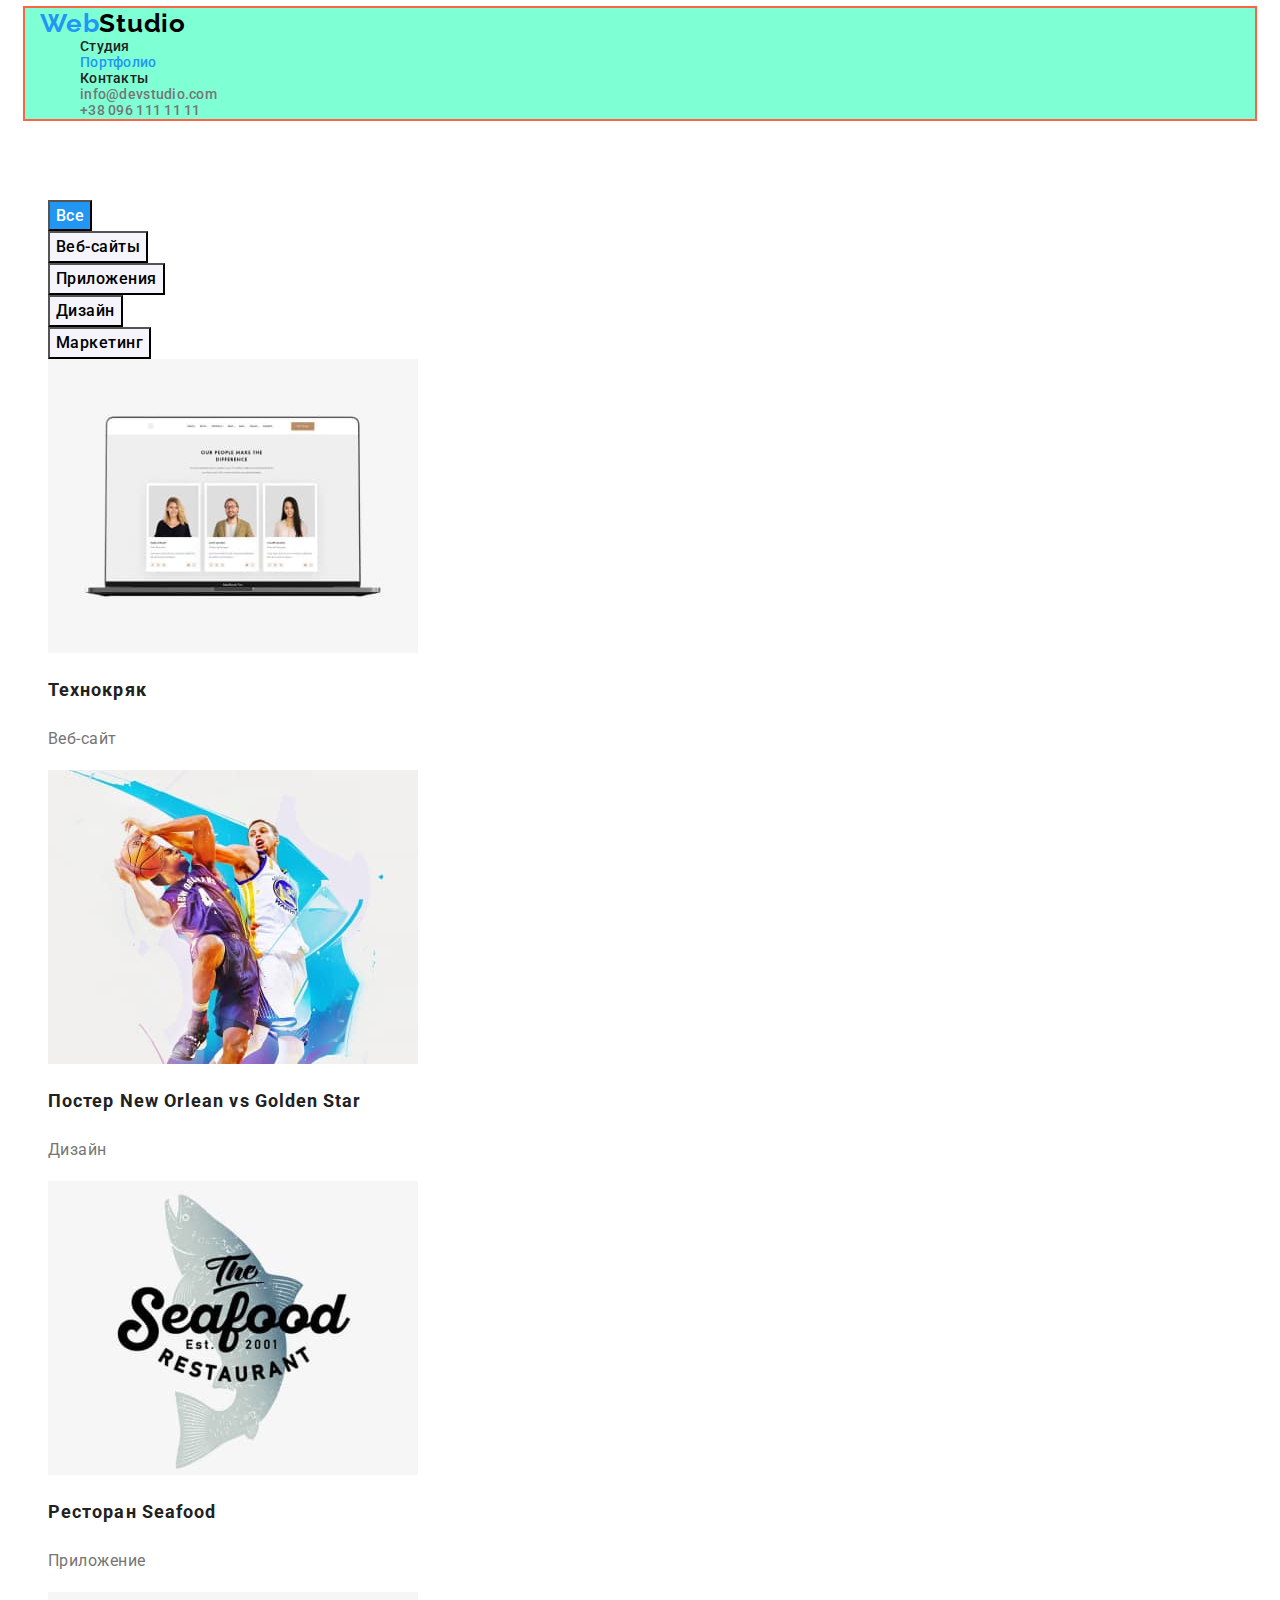
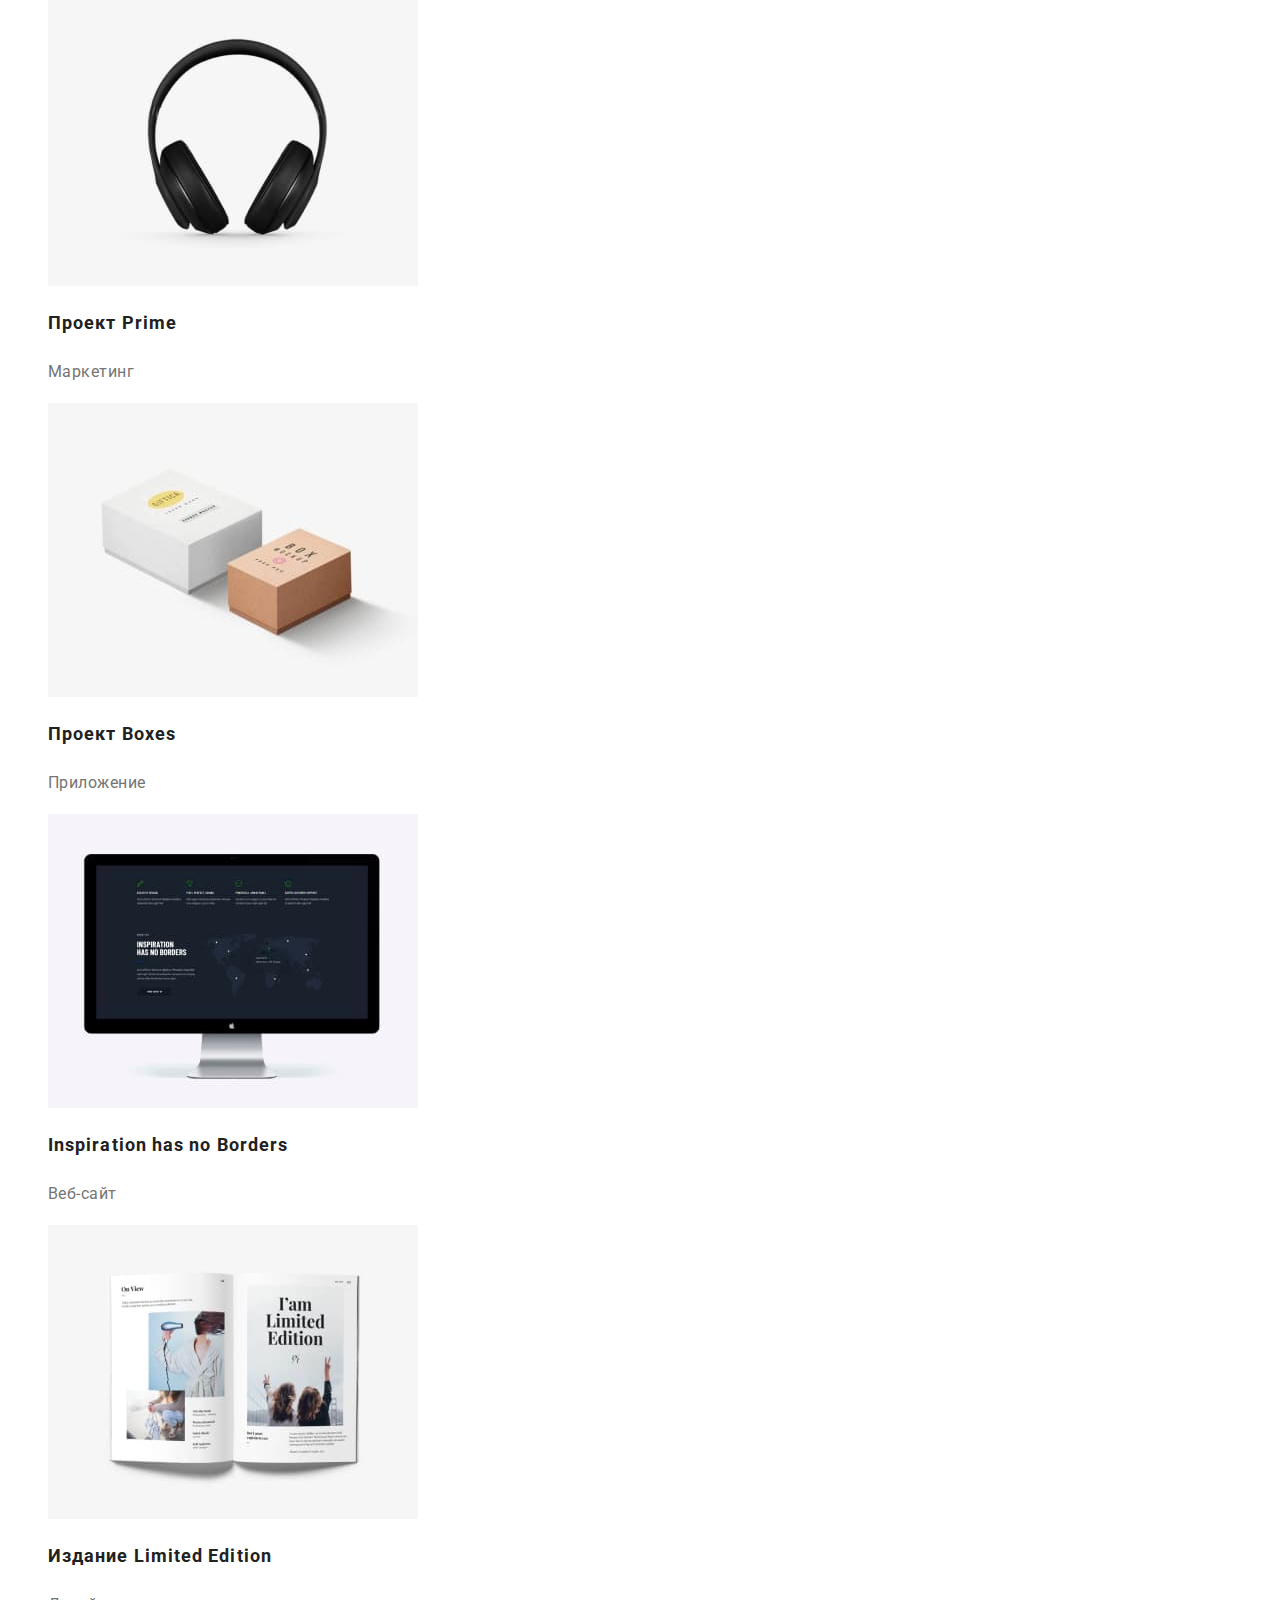
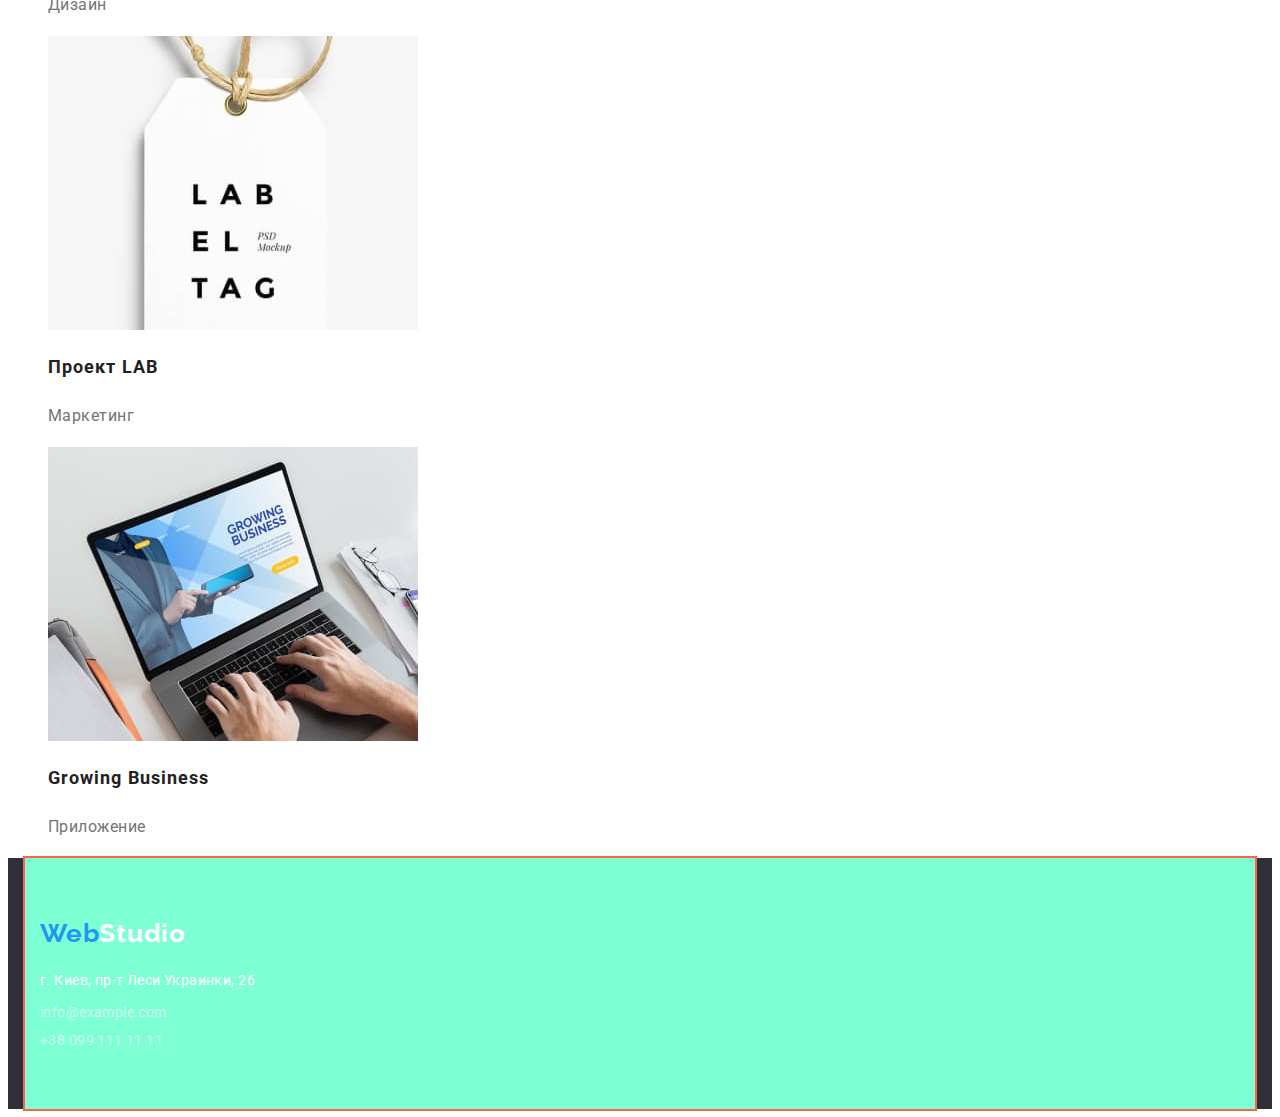
==== portfolio.html @ a4f476d4 "Update portfolio" ====
<!DOCTYPE html>
<html lang="ru">
  <head>
    <meta charset="UTF-8" />
    <meta http-equiv="X-UA-Compatible" content="IE=edge" />
    <meta name="viewport" content="width=device-width, initial-scale=1.0" />
    <title>Document</title>
    <link rel="preconnect" href="https://fonts.googleapis.com" />
    <link rel="preconnect" href="https://fonts.gstatic.com" crossorigin />
    <link
      href="https://fonts.googleapis.com/css2?family=Raleway:wght@700&family=Roboto:wght@400;500;700;900&display=swap"
      rel="stylesheet"
    />
    <link
      rel="stylesheet"
      href="https://cdnjs.cloudflare.com/ajax/libs/modern-normalize/1.1.0/modern-normalize.min.css"
      integrity="sha512-wpPYUAdjBVSE4KJnH1VR1HeZfpl1ub8YT/NKx4PuQ5NmX2tKuGu6U/JRp5y+Y8XG2tV+wKQpNHVUX03MfMFn9Q=="
      crossorigin="anonymous"
      referrerpolicy="no-referrer"
    />
    <link rel="stylesheet" href="./css/styles.css" />
  </head>
  <body>
    <!-- ################# HEADER ############## -->
    <header class="header container">
      <nav>
        <a class="link link-logo" href="./index.html" lang="en"
          ><span class="accent">Web</span>Studio</a
        >
        <ul class="list header-list">
          <li><a class="link menu-link" href="./index.html">Студия</a></li>
          <li><a class="link menu-link portfolio" href="">Портфолио</a></li>
          <li><a class="link menu-link" href="">Контакты</a></li>
        </ul>
      </nav>
      <ul class="list header-list">
        <li>
          <a class="link contact-link" href="mailto:info@devstudio.com">info@devstudio.com</a>
        </li>
        <li><a class="link contact-link" href="tel:+380961111111">+38 096 111 11 11</a></li>
      </ul>
    </header>
    <main>
      <!-- ################# PORTFOLIO ############## -->
      <section>
        <h1 class="hidden">Скрытый заголовок</h1>
        <ul class="list">
          <li><button class="portfolio-btn portfolio-btn-all" type="button">Все</button></li>
          <li><button class="portfolio-btn" type="button">Веб-сайты</button></li>
          <li><button class="portfolio-btn" type="button">Приложения</button></li>
          <li><button class="portfolio-btn" type="button">Дизайн</button></li>
          <li><button class="portfolio-btn" type="button">Маркетинг</button></li>
        </ul>
        <ul class="list">
          <li class="portfolio-card">
            <img src="./images/portfolio/laptop.jpg" alt="laptop" width="370" height="294" />
            <h2 class="portfolio-title">Технокряк</h2>
            <p class="portfolio-item">Веб-сайт</p>
          </li>
          <li class="portfolio-card">
            <img
              src="./images/portfolio/basketball-player.jpg"
              alt="basketball-player"
              width="370"
              height="294"
            />
            <h2 class="portfolio-title" lang="en">Постер New Orlean vs Golden Star</h2>
            <p class="portfolio-item">Дизайн</p>
          </li>
          <li class="portfolio-card">
            <img src="./images/portfolio/seafood.jpg" alt="seafood" width="370" height="294" />
            <h2 class="portfolio-title" lang="en">Ресторан Seafood</h2>
            <p class="portfolio-item">Приложение</p>
          </li>
          <li class="portfolio-card">
            <img
              src="./images/portfolio/headphones.jpg"
              alt="headphones"
              width="370"
              height="294"
            />
            <h2 class="portfolio-title" lang="en">Проект Prime</h2>
            <p class="portfolio-item">Маркетинг</p>
          </li>
          <li class="portfolio-card">
            <img src="./images/portfolio/bricks.jpg" alt="bricks" width="370" height="294" />
            <h2 class="portfolio-title" lang="en">Проект Boxes</h2>
            <p class="portfolio-item">Приложение</p>
          </li>
          <li class="portfolio-card">
            <img src="./images/portfolio/imac.jpg" alt="imac" width="370" height="294" />
            <h2 class="portfolio-title" lang="en">Inspiration has no Borders</h2>
            <p class="portfolio-item">Веб-сайт</p>
          </li>
          <li class="portfolio-card">
            <img src="./images/portfolio/book.jpg" alt="book" width="370" height="294" />
            <h2 class="portfolio-title" lang="en">Издание Limited Edition</h2>
            <p class="portfolio-item">Дизайн</p>
          </li>
          <li class="portfolio-card">
            <img
              src="./images/portfolio/project-lab.jpg"
              alt="project-lab"
              width="370"
              height="294"
            />
            <h2 class="portfolio-title" lang="en">Проект LAB</h2>
            <p class="portfolio-item">Маркетинг</p>
          </li>
          <li class="portfolio-card">
            <img
              src="./images/portfolio/hands-on-laptop.jpg"
              alt="hands-on-laptop"
              width="370"
              height="294"
            />
            <h2 class="portfolio-title" lang="en">Growing Business</h2>
            <p class="portfolio-item">Приложение</p>
          </li>
        </ul>
      </section>
    </main>
    <!-- ############## FOOTER ############### -->
    <footer class="footer">
      <div class="container">
        <a class="link link-logo-footer" href="./index.html" lang="en"
          ><span class="accent">Web</span>Studio</a
        >
        <address class="address">
          <ul class="list">
            <li class="margin">
              <a
                class="link address-link"
                href="https://goo.gl/maps/CviUbPJFQTQComtV8"
                target="_blank"
                >г. Киев, пр-т Леси Украинки, 26</a
              >
            </li>
            <li class="margin">
              <a class="link contacts-link" href="mailto:info@example.com">info@example.com</a>
            </li>
            <li><a class="link contacts-link" href="tel:+380991111111">+38 099 111 11 11</a></li>
          </ul>
        </address>
      </div>
    </footer>
  </body>
</html>
---- css/styles.css ----
.list {
  list-style: none;

  margin-top: 0;
  margin-bottom: 0;
}
.link {
  text-decoration: none;
}
.address {
  font-style: normal;
}
.container {
  width: 1200px;
  padding-left: 15px;
  padding-right: 15px;
  margin-left: auto;
  margin-right: auto;
  outline: 2px solid tomato;
  background-color: aquamarine;
}
:root {
  --main-font: 'Roboto', sans-serif;
  --main-color: #212121;
  --secondary-color: #757575;
  --logo-color: #000000;
  --accent-color: #2196f3;
  --hero-background-color: #2f303a;
  --btn-text-color: #ffffff;
  --team-background-color: #f5f4fa;
  --portfolio-btn-back-color: #f5f4fa;
  --contacts-link-color: rgba(255, 255, 255, 0.6);
}
body {
  font-family: var(--main-font);
  color: var(--main-color);
}
/*########## HEADER ############*/
.header {
  font-weight: 500;
  font-size: 14px;
  line-height: 1.14;
  letter-spacing: 0.02em;
}
.header-list {
  margin-top: 0;
  margin-bottom: 0;
}
.link-logo {
  font-family: 'Raleway', sans-serif;
  font-weight: 700;
  font-size: 26px;
  line-height: 1.19;
  letter-spacing: 0.03em;
  color: var(--logo-color);
}
.accent {
  color: var(--accent-color);
}
.menu-link {
  color: var(--main-color);
}
.contact-link {
  color: var(--secondary-color);
}
.menu-link:hover,
.menu-link:focus {
  color: var(--accent-color);
}
.contact-link:hover,
.contact-link:focus {
  color: var(--accent-color);
}
.studio {
  color: var(--accent-color);
}
.portfolio {
  color: var(--accent-color);
}

/*########## MAIN ############*/
/*########## HERO ############*/
.hero {
  background-color: var(--hero-background-color);
  text-align: center;
}
.hero-title {
  font-weight: 900;
  font-size: 44px;
  line-height: 1.36;
  letter-spacing: 0.06em;
  text-transform: uppercase;
  color: var(--btn-text-color);

  margin-top: 0;
  margin-bottom: 30px;
}
.modal-btn {
  font-family: var(--main-font);
  font-weight: 700;
  font-size: 16px;
  line-height: 1.88;
  display: flex;
  align-items: center;
  letter-spacing: 0.06em;
  color: var(--btn-text-color);
  background-color: var(--accent-color);
  cursor: pointer;
  box-shadow: 0px 4px 4px rgba(0, 0, 0, 0.15);
  border-radius: 4px;

  display: inline-block;
  padding: 10px 32px;
}
.container-hero {
  padding-top: 200px;
  padding-bottom: 200px;
}
/*########## ABOUT US ############*/
.about .container {
  padding-top: 94px;
  padding-bottom: 94px;
}
.about-us {
  margin-top: 0;
  margin-bottom: 0;
}
.about-us-title {
  font-weight: 700;
  font-size: 14px;
  line-height: 1.14;
  letter-spacing: 0.03em;
  text-transform: uppercase;

  margin-top: 0;
  margin-bottom: 0;
  margin-bottom: 10px;
}
.about-us-item {
  font-size: 14px;
  line-height: 1.71;
  letter-spacing: 0.03em;
  color: var(--secondary-color);

  margin-top: 0;
  margin-bottom: 0;
}
/*########## OUR WORK ############*/
.works .container {
  padding-bottom: 94px;
}
.title {
  font-weight: 700;
  font-size: 36px;
  line-height: 1.17;
  text-align: center;
  letter-spacing: 0.03em;

  margin-top: 0;
  margin-bottom: 0;
}
/*########## OUR TEAM ############*/
.card {
  width: 270px;
  height: 368px;
  left: 215px;
  top: 1635px;

  background: var(--btn-text-color);
  box-shadow: 0px 1px 3px rgba(0, 0, 0, 0.12), 0px 1px 1px rgba(0, 0, 0, 0.14),
    0px 2px 1px rgba(0, 0, 0, 0.2);
  border-radius: 0px 0px 4px 4px;
}
.our-team {
  background-color: var(--team-background-color);
}
.our-team .container {
  padding-top: 94px;
  padding-bottom: 94px;
}
.title-team {
  margin-bottom: 50px;
}
.team-img {
  margin-bottom: 30px;
}
.team-name {
  font-weight: 500;
  font-size: 16px;
  line-height: 1.19;
  text-align: center;
  letter-spacing: 0.03em;

  margin-top: 0;
  margin-bottom: 10;
}
.team-prof {
  font-size: 16px;
  line-height: 1.19;
  text-align: center;
  letter-spacing: 0.03em;
  color: var(--secondary-color);

  margin-top: 0;
  margin-bottom: 30;
}
/*########## FOOTER ############*/
.footer {
  background-color: var(--hero-background-color);
}
.footer .container {
  padding-top: 60px;
  padding-bottom: 60px;
}
.link-logo-footer {
  font-family: 'Raleway', sans-serif;
  font-weight: 700;
  font-size: 26px;
  line-height: 1.19;
  letter-spacing: 0.03em;
  color: var(--btn-text-color);
}
.address-link {
  font-size: 14px;
  line-height: 1.71;
  letter-spacing: 0.03em;
  color: var(--btn-text-color);
}
.address {
  margin-top: 20px;
}
.address .list {
  padding-left: 0;
}
.margin {
  margin-bottom: 9px;
}
.contacts-link {
  font-size: 14px;
  line-height: 1.71px;
  letter-spacing: 0.03em;
  color: var(--contacts-link-color);
}
.address-link:hover,
.address-link:focus {
  color: var(--accent-color);
}
.contacts-link:hover,
.contacts-link:focus {
  color: var(--accent-color);
}

/*########## PORTFOLIO (PAGE) ############*/
.hidden {
  visibility: hidden;
}
.portfolio-btn {
  font-family: var(--main-font);
  font-weight: 500;
  font-size: 16px;
  line-height: 1.62;
  text-align: center;
  letter-spacing: 0.03em;
  background-color: var(--portfolio-btn-back-color);
  cursor: pointer;
}

.portfolio-btn:hover,
.portfolio-btn:focus {
  color: var(--btn-text-color);
  background-color: var(--accent-color);
}

.portfolio-btn-all {
  color: #ffffff;
  background-color: var(--accent-color);
}
.portfolio-title {
  font-weight: 700;
  font-size: 18px;
  line-height: 2;
  letter-spacing: 0.06em;
}
.portfolio-item {
  font-size: 16px;
  line-height: 1.88;
  letter-spacing: 0.03em;
  color: var(--secondary-color);
}
.portfolio-card {
  background-color: var(--btn-text-color);
}
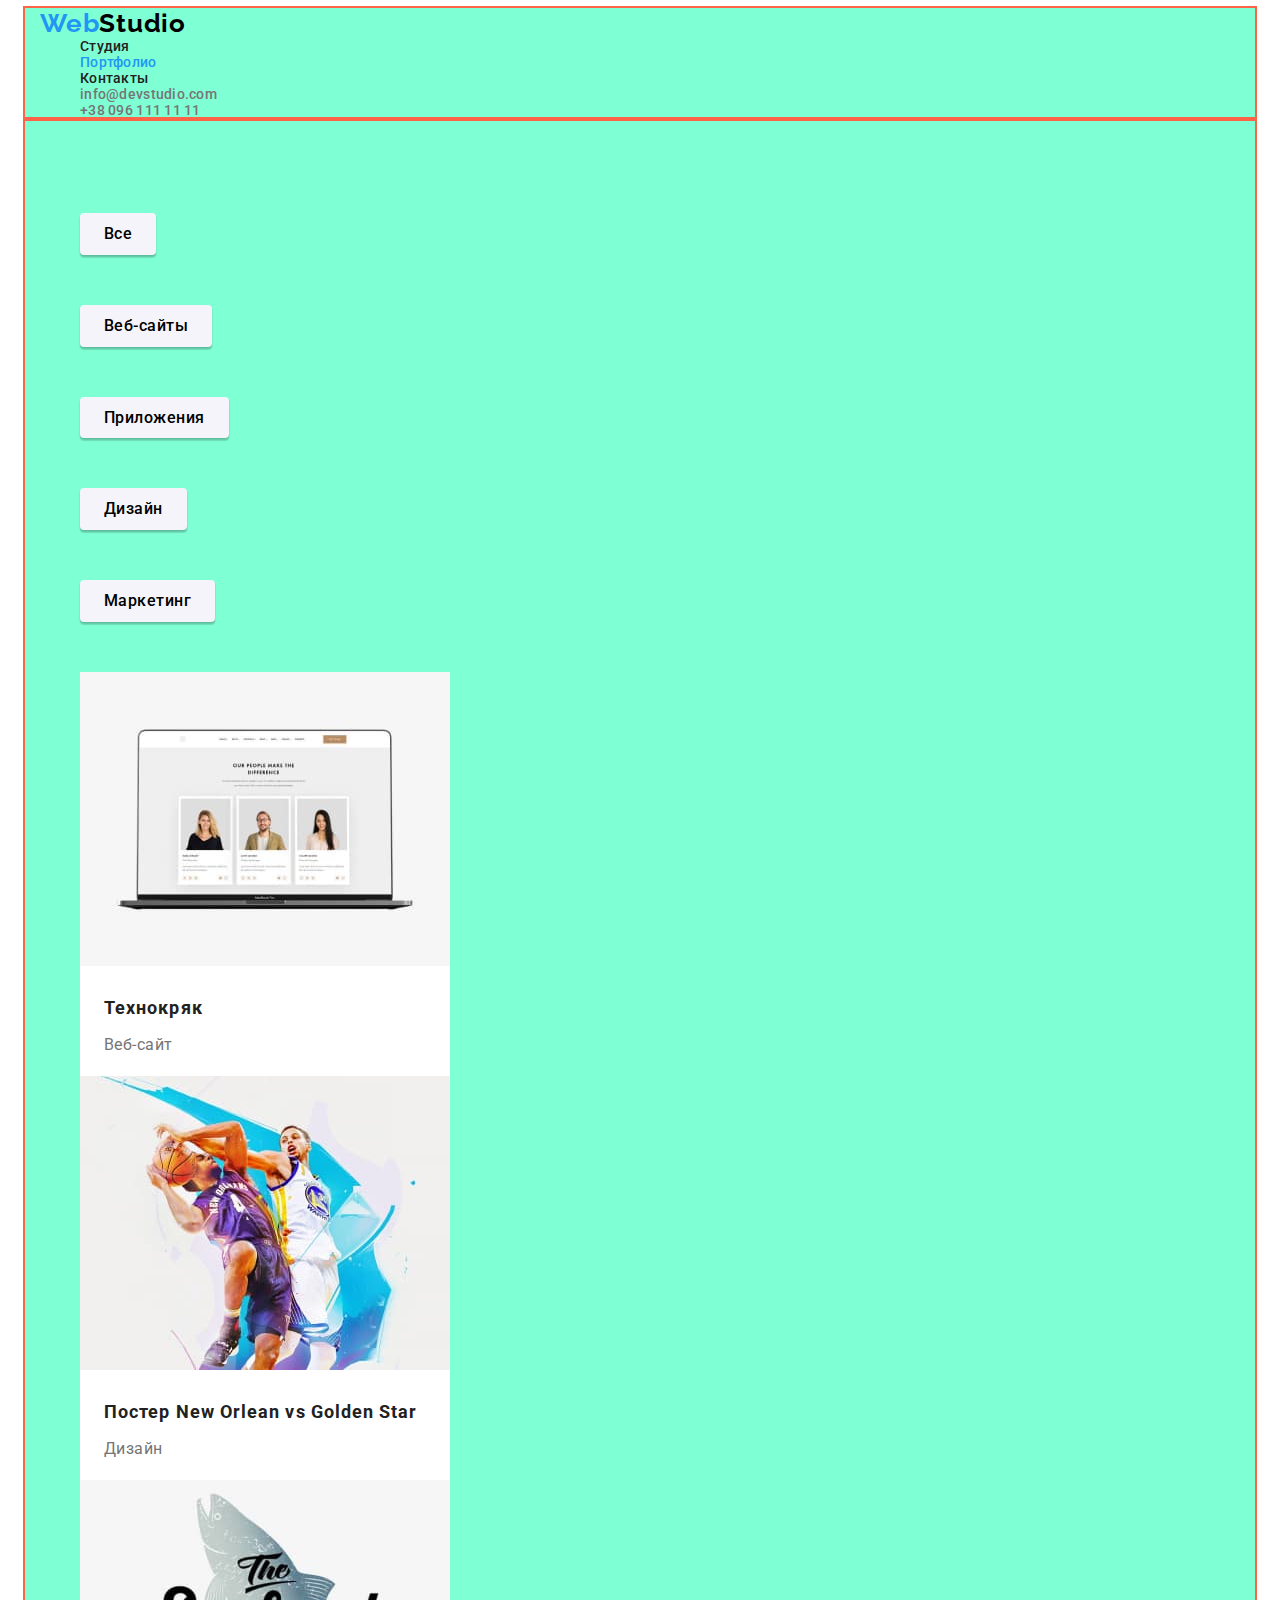
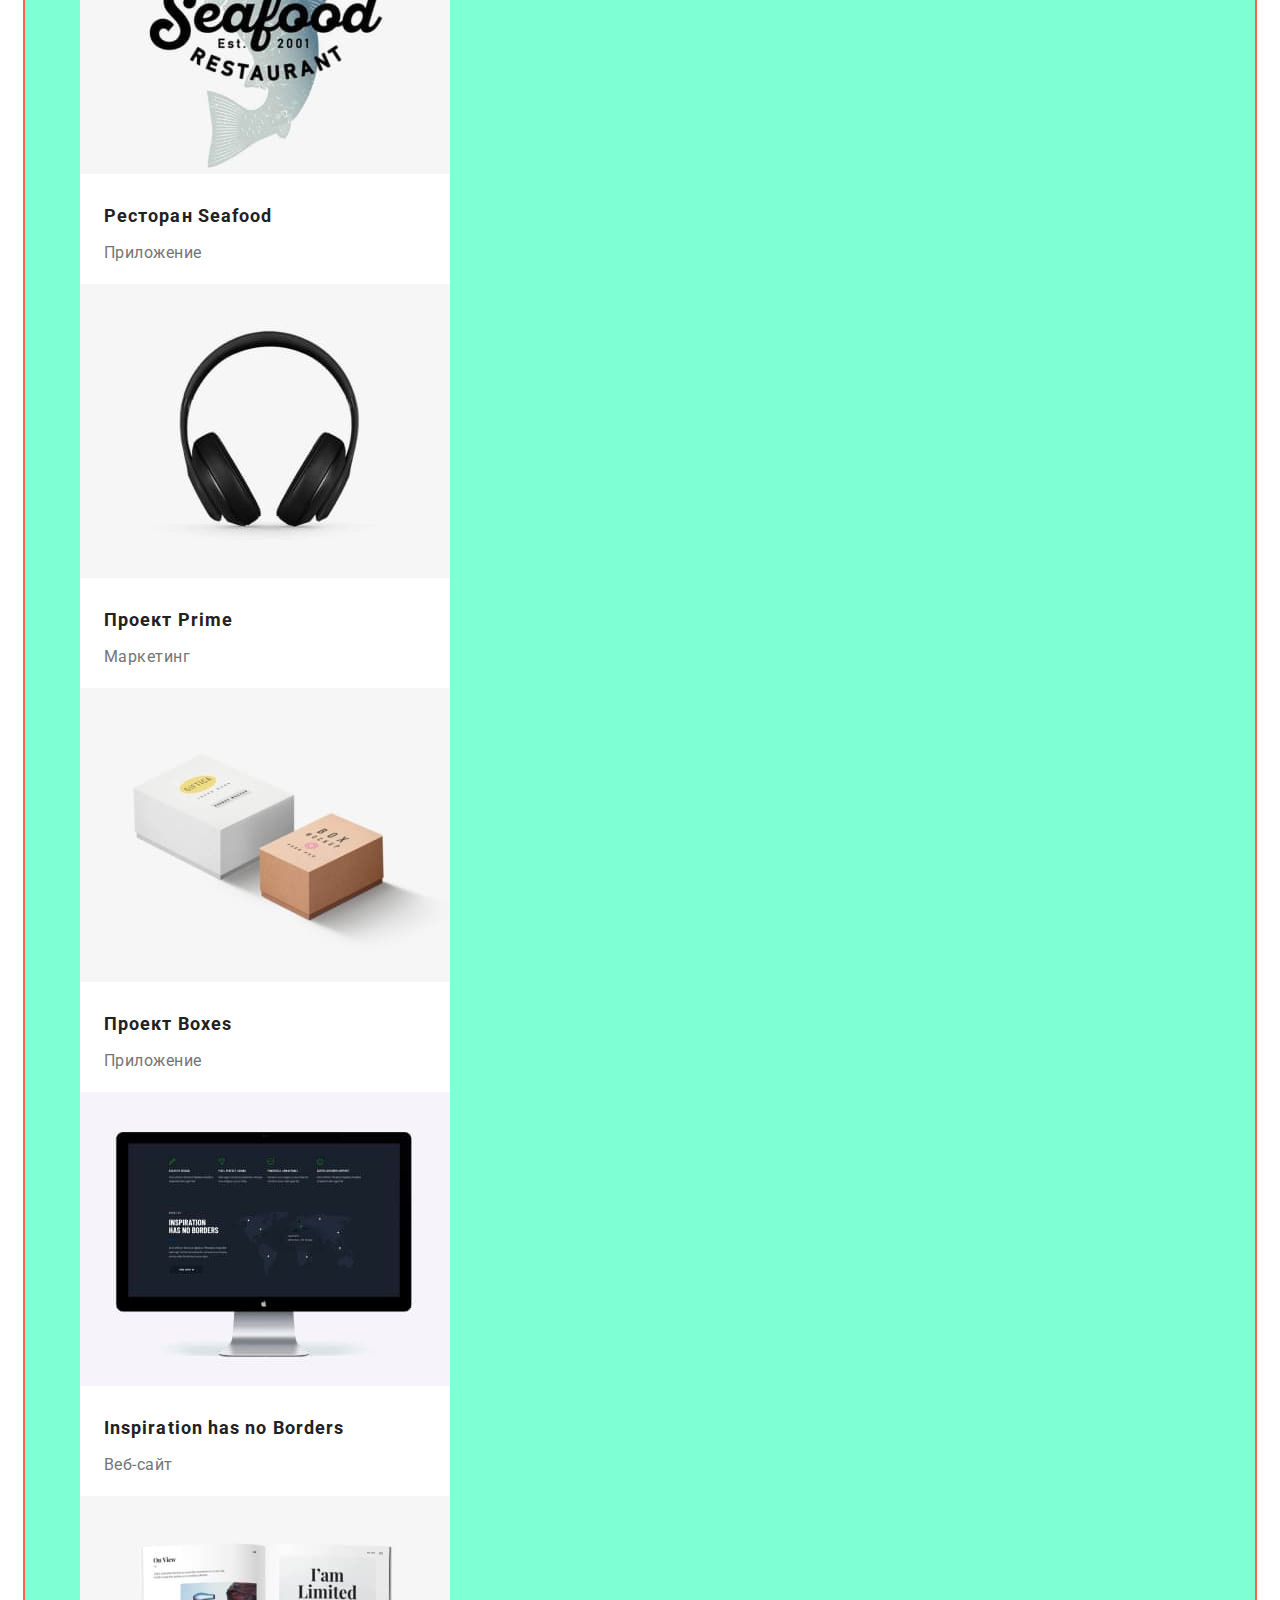
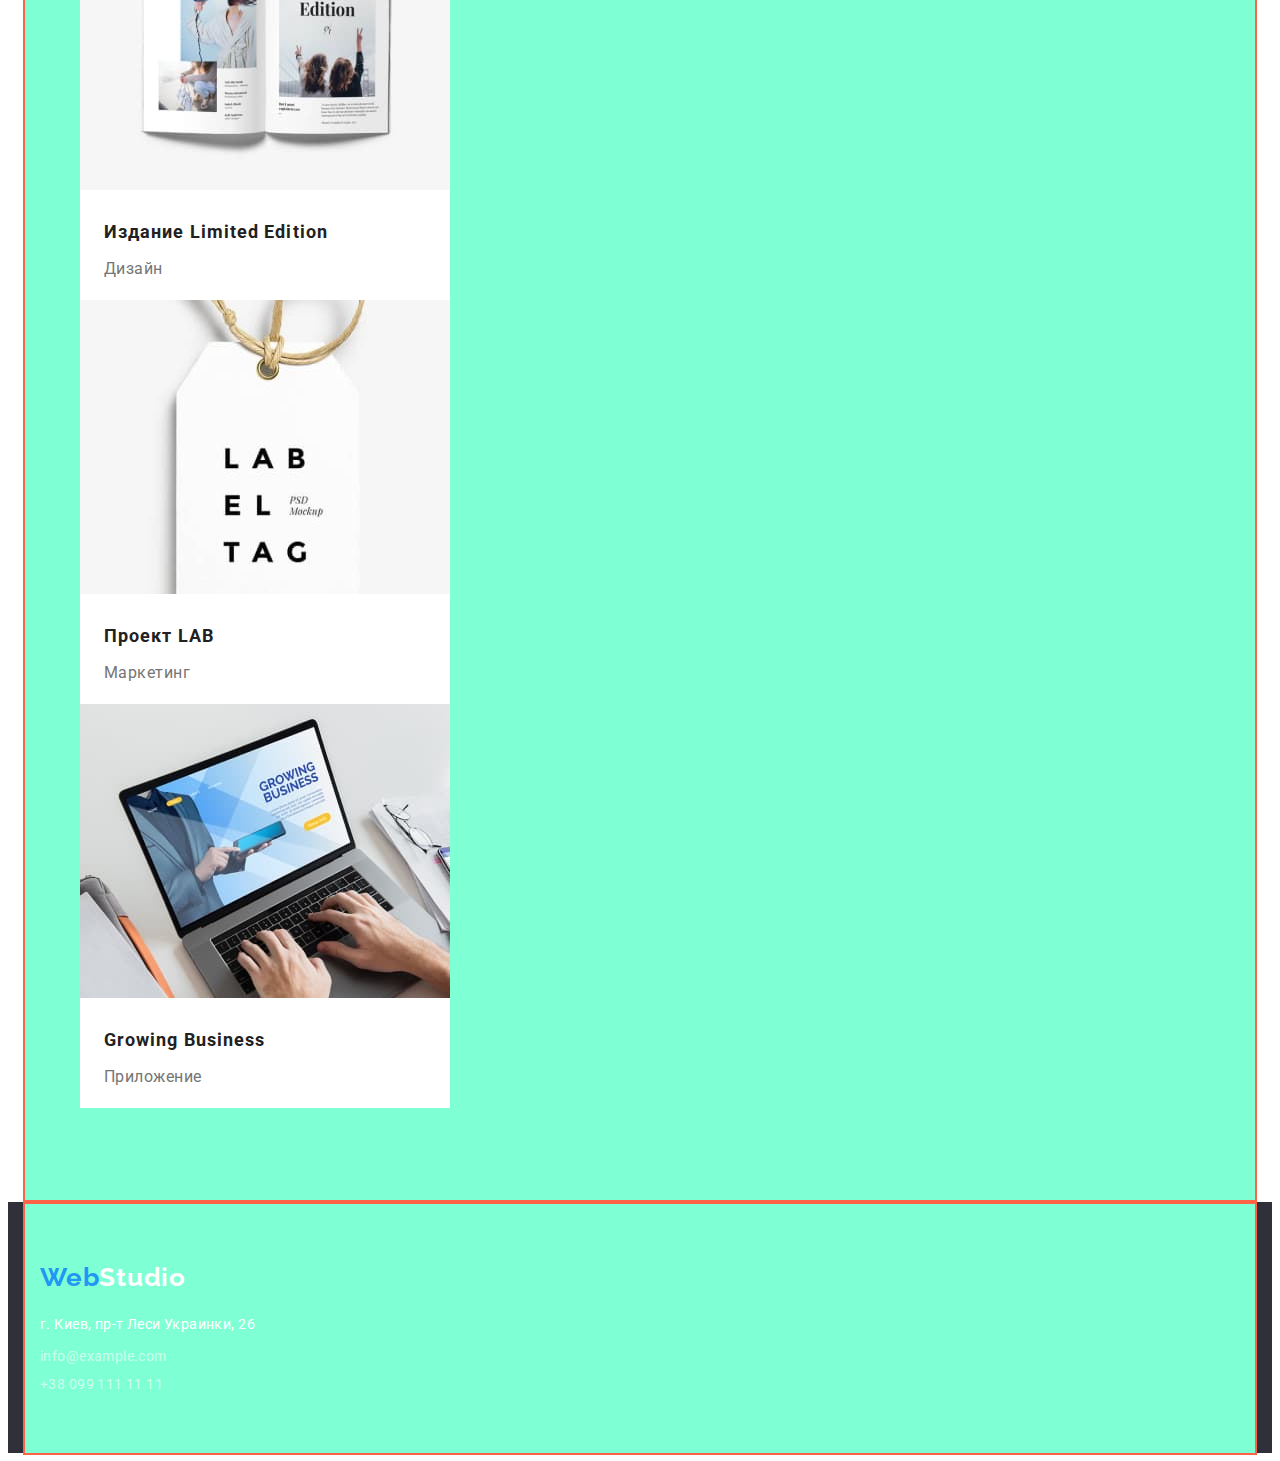
==== commit 19b7f065: "Update all" ====
--- a/portfolio.html
+++ b/portfolio.html
@@ -42,82 +42,118 @@
     </header>
     <main>
       <!-- ################# PORTFOLIO ############## -->
-      <section>
-        <h1 class="hidden">Скрытый заголовок</h1>
-        <ul class="list">
-          <li><button class="portfolio-btn portfolio-btn-all" type="button">Все</button></li>
-          <li><button class="portfolio-btn" type="button">Веб-сайты</button></li>
-          <li><button class="portfolio-btn" type="button">Приложения</button></li>
-          <li><button class="portfolio-btn" type="button">Дизайн</button></li>
-          <li><button class="portfolio-btn" type="button">Маркетинг</button></li>
-        </ul>
-        <ul class="list">
-          <li class="portfolio-card">
-            <img src="./images/portfolio/laptop.jpg" alt="laptop" width="370" height="294" />
-            <h2 class="portfolio-title">Технокряк</h2>
-            <p class="portfolio-item">Веб-сайт</p>
-          </li>
-          <li class="portfolio-card">
-            <img
-              src="./images/portfolio/basketball-player.jpg"
-              alt="basketball-player"
-              width="370"
-              height="294"
-            />
-            <h2 class="portfolio-title" lang="en">Постер New Orlean vs Golden Star</h2>
-            <p class="portfolio-item">Дизайн</p>
-          </li>
-          <li class="portfolio-card">
-            <img src="./images/portfolio/seafood.jpg" alt="seafood" width="370" height="294" />
-            <h2 class="portfolio-title" lang="en">Ресторан Seafood</h2>
-            <p class="portfolio-item">Приложение</p>
-          </li>
-          <li class="portfolio-card">
-            <img
-              src="./images/portfolio/headphones.jpg"
-              alt="headphones"
-              width="370"
-              height="294"
-            />
-            <h2 class="portfolio-title" lang="en">Проект Prime</h2>
-            <p class="portfolio-item">Маркетинг</p>
-          </li>
-          <li class="portfolio-card">
-            <img src="./images/portfolio/bricks.jpg" alt="bricks" width="370" height="294" />
-            <h2 class="portfolio-title" lang="en">Проект Boxes</h2>
-            <p class="portfolio-item">Приложение</p>
-          </li>
-          <li class="portfolio-card">
-            <img src="./images/portfolio/imac.jpg" alt="imac" width="370" height="294" />
-            <h2 class="portfolio-title" lang="en">Inspiration has no Borders</h2>
-            <p class="portfolio-item">Веб-сайт</p>
-          </li>
-          <li class="portfolio-card">
-            <img src="./images/portfolio/book.jpg" alt="book" width="370" height="294" />
-            <h2 class="portfolio-title" lang="en">Издание Limited Edition</h2>
-            <p class="portfolio-item">Дизайн</p>
-          </li>
-          <li class="portfolio-card">
-            <img
-              src="./images/portfolio/project-lab.jpg"
-              alt="project-lab"
-              width="370"
-              height="294"
-            />
-            <h2 class="portfolio-title" lang="en">Проект LAB</h2>
-            <p class="portfolio-item">Маркетинг</p>
-          </li>
-          <li class="portfolio-card">
-            <img
-              src="./images/portfolio/hands-on-laptop.jpg"
-              alt="hands-on-laptop"
-              width="370"
-              height="294"
-            />
-            <h2 class="portfolio-title" lang="en">Growing Business</h2>
-            <p class="portfolio-item">Приложение</p>
-          </li>
-        </ul>
+      <section class="portfolio">
+        <div class="container">
+          <h1 class="hidden">Скрытый заголовок</h1>
+          <ul class="list">
+            <li><button class="portfolio-btn" type="button">Все</button></li>
+            <li><button class="portfolio-btn" type="button">Веб-сайты</button></li>
+            <li><button class="portfolio-btn" type="button">Приложения</button></li>
+            <li><button class="portfolio-btn" type="button">Дизайн</button></li>
+            <li><button class="portfolio-btn" type="button">Маркетинг</button></li>
+          </ul>
+          <ul class="list">
+            <li class="portfolio-card">
+              <img
+                class="portfolio-icon"
+                src="./images/portfolio/laptop.jpg"
+                alt="laptop"
+                width="370"
+                height="294"
+              />
+              <h2 class="portfolio-title">Технокряк</h2>
+              <p class="portfolio-item">Веб-сайт</p>
+            </li>
+            <li class="portfolio-card">
+              <img
+                class="portfolio-icon"
+                src="./images/portfolio/basketball-player.jpg"
+                alt="basketball-player"
+                width="370"
+                height="294"
+              />
+              <h2 class="portfolio-title" lang="en">Постер New Orlean vs Golden Star</h2>
+              <p class="portfolio-item">Дизайн</p>
+            </li>
+            <li class="portfolio-card">
+              <img
+                class="portfolio-icon"
+                src="./images/portfolio/seafood.jpg"
+                alt="seafood"
+                width="370"
+                height="294"
+              />
+              <h2 class="portfolio-title" lang="en">Ресторан Seafood</h2>
+              <p class="portfolio-item">Приложение</p>
+            </li>
+            <li class="portfolio-card">
+              <img
+                class="portfolio-icon"
+                src="./images/portfolio/headphones.jpg"
+                alt="headphones"
+                width="370"
+                height="294"
+              />
+              <h2 class="portfolio-title" lang="en">Проект Prime</h2>
+              <p class="portfolio-item">Маркетинг</p>
+            </li>
+            <li class="portfolio-card">
+              <img
+                class="portfolio-icon"
+                src="./images/portfolio/bricks.jpg"
+                alt="bricks"
+                width="370"
+                height="294"
+              />
+              <h2 class="portfolio-title" lang="en">Проект Boxes</h2>
+              <p class="portfolio-item">Приложение</p>
+            </li>
+            <li class="portfolio-card">
+              <img
+                class="portfolio-icon"
+                src="./images/portfolio/imac.jpg"
+                alt="imac"
+                width="370"
+                height="294"
+              />
+              <h2 class="portfolio-title" lang="en">Inspiration has no Borders</h2>
+              <p class="portfolio-item">Веб-сайт</p>
+            </li>
+            <li class="portfolio-card">
+              <img
+                class="portfolio-icon"
+                src="./images/portfolio/book.jpg"
+                alt="book"
+                width="370"
+                height="294"
+              />
+              <h2 class="portfolio-title" lang="en">Издание Limited Edition</h2>
+              <p class="portfolio-item">Дизайн</p>
+            </li>
+            <li class="portfolio-card">
+              <img
+                class="portfolio-icon"
+                src="./images/portfolio/project-lab.jpg"
+                alt="project-lab"
+                width="370"
+                height="294"
+              />
+              <h2 class="portfolio-title" lang="en">Проект LAB</h2>
+              <p class="portfolio-item">Маркетинг</p>
+            </li>
+            <li class="portfolio-card">
+              <img
+                class="portfolio-icon"
+                src="./images/portfolio/hands-on-laptop.jpg"
+                alt="hands-on-laptop"
+                width="370"
+                height="294"
+              />
+              <h2 class="portfolio-title" lang="en">Growing Business</h2>
+              <p class="portfolio-item">Приложение</p>
+            </li>
+          </ul>
+        </div>
       </section>
     </main>
     <!-- ############## FOOTER ############### -->
--- a/css/styles.css
+++ b/css/styles.css
@@ -252,7 +252,7 @@
 
 /*########## PORTFOLIO (PAGE) ############*/
 .hidden {
-  visibility: hidden;
+  display: none;
 }
 .portfolio-btn {
   font-family: var(--main-font);
@@ -263,6 +263,13 @@
   letter-spacing: 0.03em;
   background-color: var(--portfolio-btn-back-color);
   cursor: pointer;
+
+  box-shadow: 0px 3px 1px rgba(0, 0, 0, 0.1), 0px 1px 2px rgba(0, 0, 0, 0.08),
+    0px 2px 2px rgba(0, 0, 0, 0.12);
+  border-radius: 4px;
+  border-color: transparent;
+  padding: 6px 22px;
+  margin-bottom: 50px;
 }
 
 .portfolio-btn:hover,
@@ -270,23 +277,36 @@
   color: var(--btn-text-color);
   background-color: var(--accent-color);
 }
-
-.portfolio-btn-all {
-  color: #ffffff;
-  background-color: var(--accent-color);
+.portfolio-icon {
+  margin-bottom: 20px;
 }
 .portfolio-title {
   font-weight: 700;
   font-size: 18px;
   line-height: 2;
   letter-spacing: 0.06em;
+  color: var(--main-color);
+
+  margin-top: 0;
+  margin-bottom: 4px;
+  margin-left: 24px;
 }
 .portfolio-item {
   font-size: 16px;
   line-height: 1.88;
   letter-spacing: 0.03em;
   color: var(--secondary-color);
+
+  margin-top: 0;
+  margin-bottom: 20px;
+  margin-left: 24px;
 }
 .portfolio-card {
   background-color: var(--btn-text-color);
-}
+  width: 370px;
+  height: 404px;
+}
+.portfolio .container {
+  padding-top: 94px;
+  padding-bottom: 94px;
+}
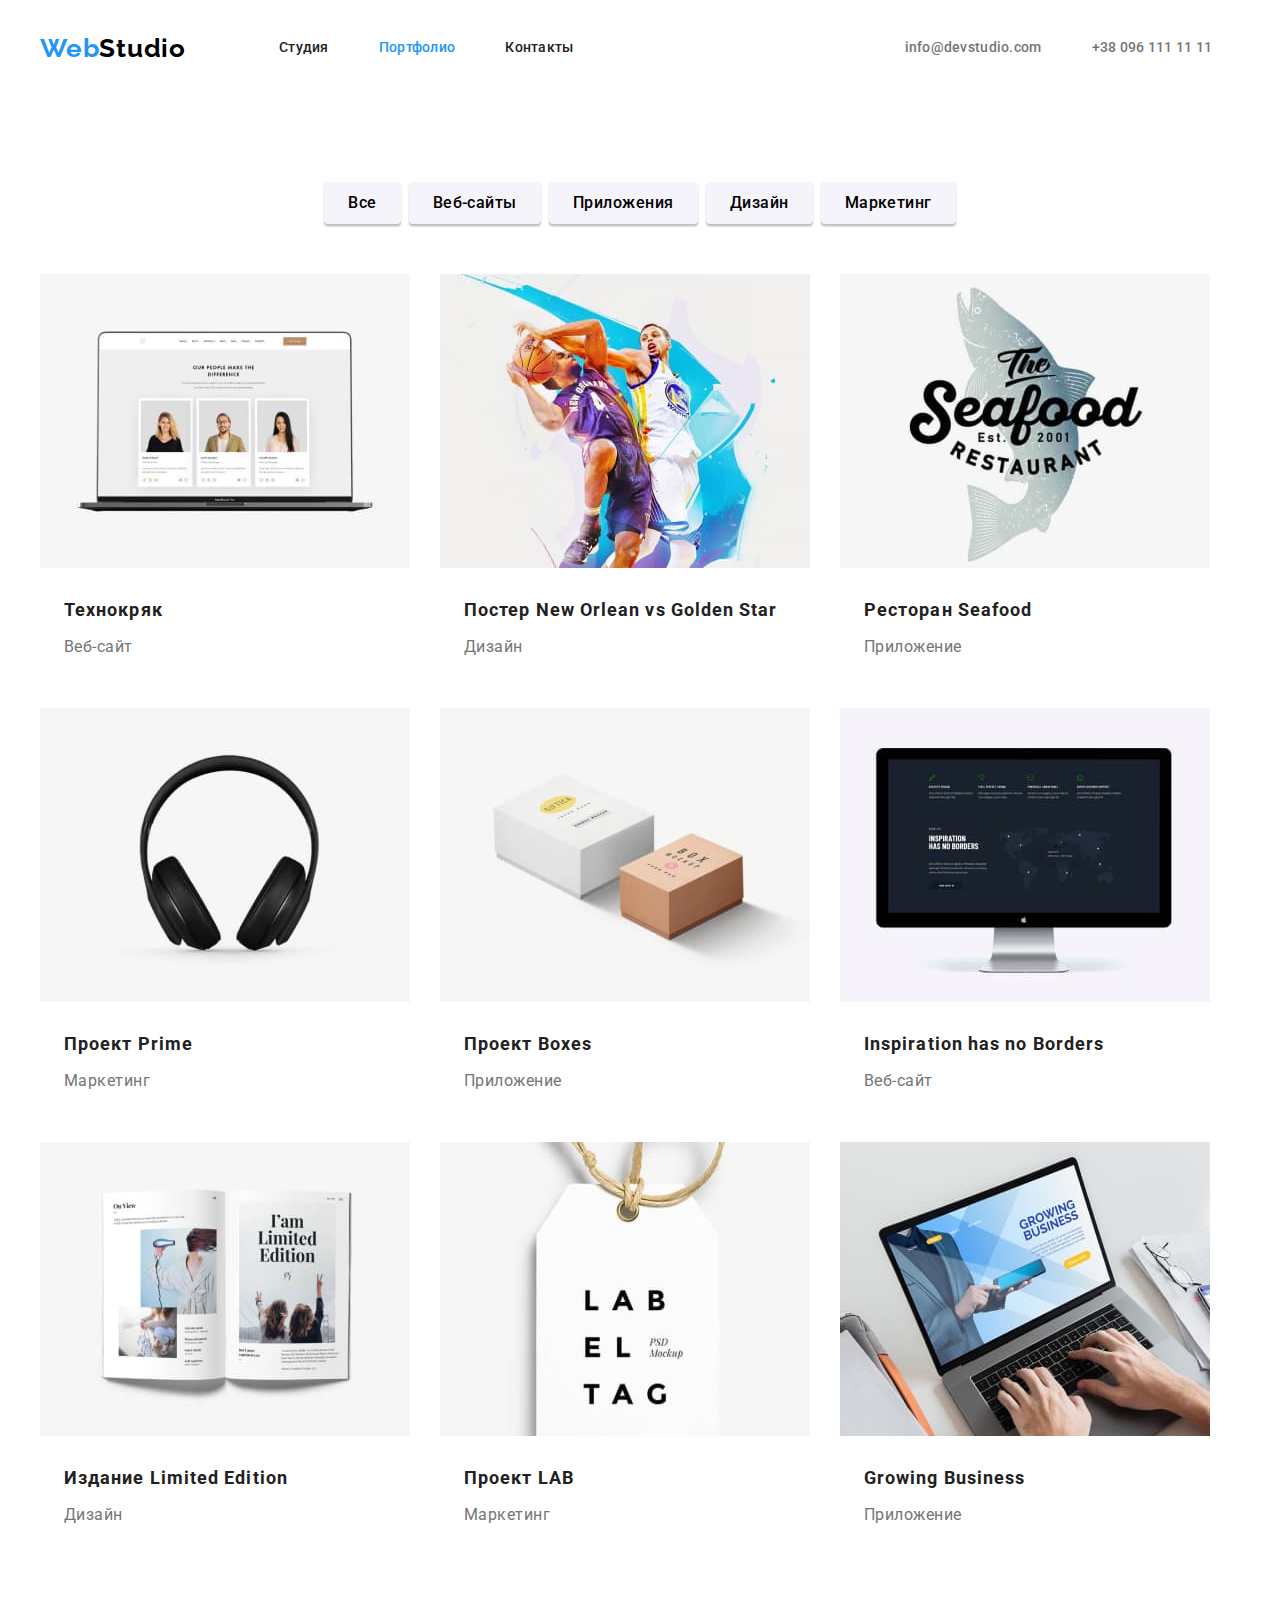
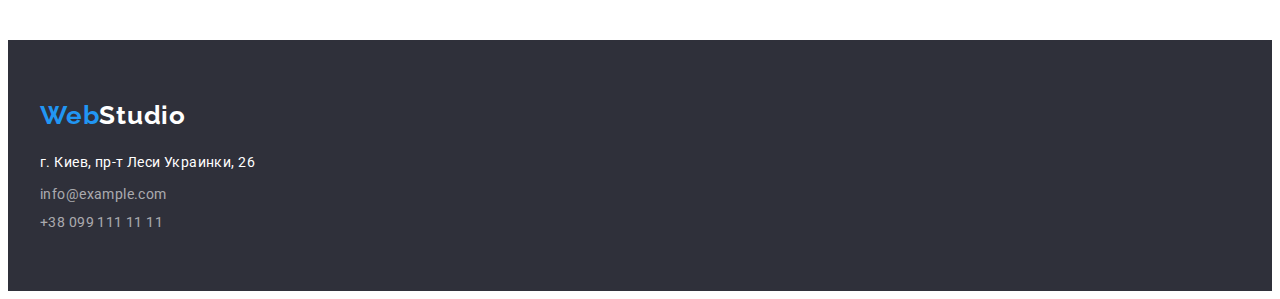
==== commit 7853d779: "Update all" ====
--- a/portfolio.html
+++ b/portfolio.html
@@ -23,36 +23,38 @@
   <body>
     <!-- ################# HEADER ############## -->
     <header class="header container">
-      <nav>
+      <nav class="head">
         <a class="link link-logo" href="./index.html" lang="en"
           ><span class="accent">Web</span>Studio</a
         >
         <ul class="list header-list">
-          <li><a class="link menu-link" href="./index.html">Студия</a></li>
-          <li><a class="link menu-link portfolio" href="">Портфолио</a></li>
-          <li><a class="link menu-link" href="">Контакты</a></li>
+          <li class="item"><a class="link menu-link" href="./index.html">Студия</a></li>
+          <li class="item"><a class="link menu-link portfolio" href="">Портфолио</a></li>
+          <li class="item"><a class="link menu-link" href="">Контакты</a></li>
+        </ul>
+        <ul class="list header-list">
+          <li class="item">
+            <a class="link contact-link" href="mailto:info@devstudio.com">info@devstudio.com</a>
+          </li>
+          <li class="item">
+            <a class="link contact-link" href="tel:+380961111111">+38 096 111 11 11</a>
+          </li>
         </ul>
       </nav>
-      <ul class="list header-list">
-        <li>
-          <a class="link contact-link" href="mailto:info@devstudio.com">info@devstudio.com</a>
-        </li>
-        <li><a class="link contact-link" href="tel:+380961111111">+38 096 111 11 11</a></li>
-      </ul>
     </header>
     <main>
       <!-- ################# PORTFOLIO ############## -->
       <section class="portfolio">
         <div class="container">
           <h1 class="hidden">Скрытый заголовок</h1>
-          <ul class="list">
-            <li><button class="portfolio-btn" type="button">Все</button></li>
-            <li><button class="portfolio-btn" type="button">Веб-сайты</button></li>
-            <li><button class="portfolio-btn" type="button">Приложения</button></li>
-            <li><button class="portfolio-btn" type="button">Дизайн</button></li>
-            <li><button class="portfolio-btn" type="button">Маркетинг</button></li>
+          <ul class="list list-btn">
+            <li class="item"><button class="portfolio-btn" type="button">Все</button></li>
+            <li class="item"><button class="portfolio-btn" type="button">Веб-сайты</button></li>
+            <li class="item"><button class="portfolio-btn" type="button">Приложения</button></li>
+            <li class="item"><button class="portfolio-btn" type="button">Дизайн</button></li>
+            <li class="item"><button class="portfolio-btn" type="button">Маркетинг</button></li>
           </ul>
-          <ul class="list">
+          <ul class="list card-list">
             <li class="portfolio-card">
               <img
                 class="portfolio-icon"
--- a/css/styles.css
+++ b/css/styles.css
@@ -3,6 +3,7 @@
 
   margin-top: 0;
   margin-bottom: 0;
+  padding-left: 0;
 }
 .link {
   text-decoration: none;
@@ -16,8 +17,6 @@
   padding-right: 15px;
   margin-left: auto;
   margin-right: auto;
-  outline: 2px solid tomato;
-  background-color: aquamarine;
 }
 :root {
   --main-font: 'Roboto', sans-serif;
@@ -42,9 +41,26 @@
   line-height: 1.14;
   letter-spacing: 0.02em;
 }
+.head {
+  display: flex;
+  align-items: center;
+}
 .header-list {
-  margin-top: 0;
-  margin-bottom: 0;
+  display: flex;
+
+  margin-top: 0;
+  margin-bottom: 0;
+}
+.header-list .item + .item {
+  margin-left: 50px;
+}
+.header-list .link {
+  display: block;
+  padding-top: 32px;
+  padding-bottom: 32px;
+}
+.head .header-list:last-child {
+  margin-left: 331px;
 }
 .link-logo {
   font-family: 'Raleway', sans-serif;
@@ -53,6 +69,8 @@
   line-height: 1.19;
   letter-spacing: 0.03em;
   color: var(--logo-color);
+
+  margin-right: 93px;
 }
 .accent {
   color: var(--accent-color);
@@ -122,8 +140,14 @@
   padding-bottom: 94px;
 }
 .about-us {
-  margin-top: 0;
-  margin-bottom: 0;
+  display: flex;
+  justify-content: center;
+
+  margin-top: 0;
+  margin-bottom: 0;
+}
+.about-us .item + .item {
+  margin-left: 30px;
 }
 .about-us-title {
   font-weight: 700;
@@ -159,7 +183,22 @@
   margin-top: 0;
   margin-bottom: 0;
 }
+.title-work {
+  margin-bottom: 50px;
+}
+.list-work {
+  display: flex;
+}
+.list-work .item + .item {
+  margin-left: 30px;
+}
 /*########## OUR TEAM ############*/
+.team-list {
+  display: flex;
+}
+.team-list .card + .card {
+  margin-left: 30px;
+}
 .card {
   width: 270px;
   height: 368px;
@@ -253,6 +292,13 @@
 /*########## PORTFOLIO (PAGE) ############*/
 .hidden {
   display: none;
+}
+.list-btn {
+  display: flex;
+  justify-content: center;
+}
+.list-btn .item + .item {
+  margin-left: 8px;
 }
 .portfolio-btn {
   font-family: var(--main-font);
@@ -277,6 +323,10 @@
   color: var(--btn-text-color);
   background-color: var(--accent-color);
 }
+.card-list {
+  display: flex;
+  flex-wrap: wrap;
+}
 .portfolio-icon {
   margin-bottom: 20px;
 }
@@ -306,6 +356,12 @@
   width: 370px;
   height: 404px;
 }
+.portfolio-card:not(:nth-child(3n + 3)) {
+  margin-right: 30px;
+}
+.portfolio-card:not(:nth-last-child(-n + 3)) {
+  margin-bottom: 30px;
+}
 .portfolio .container {
   padding-top: 94px;
   padding-bottom: 94px;
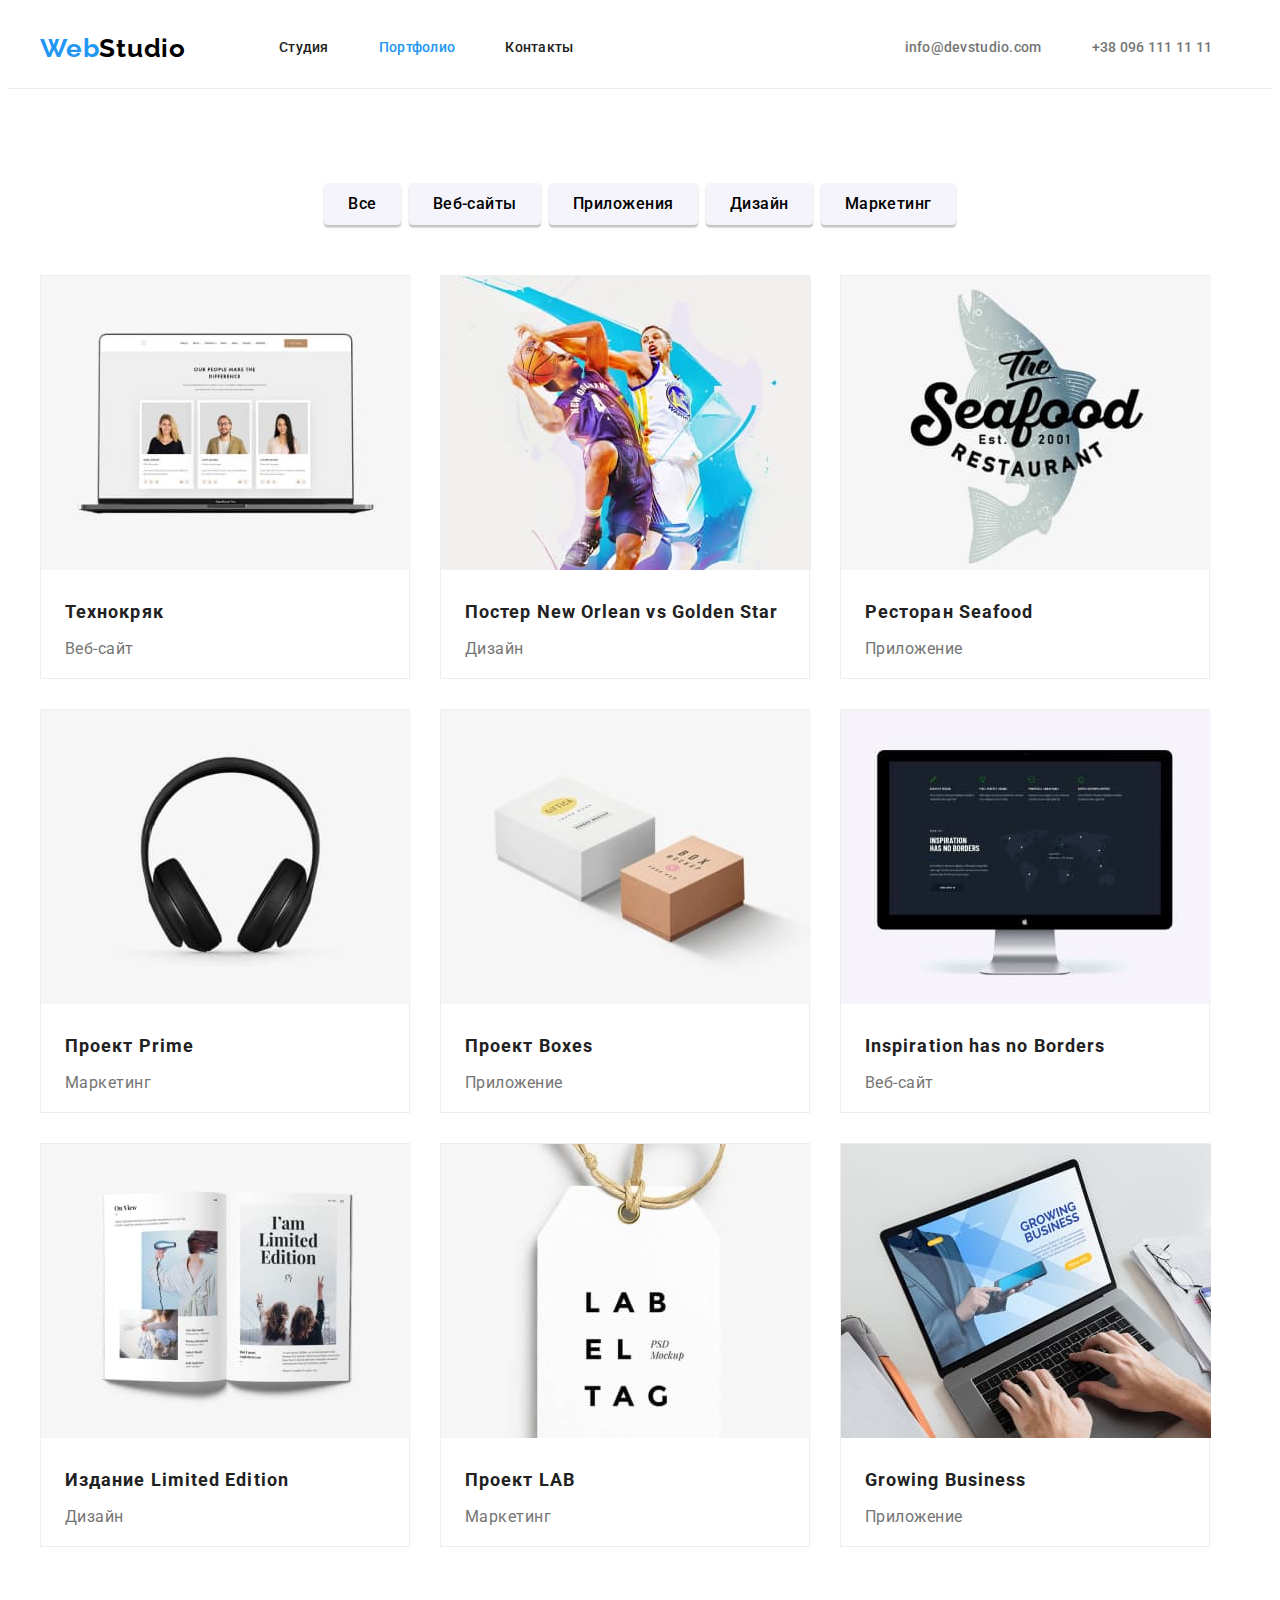
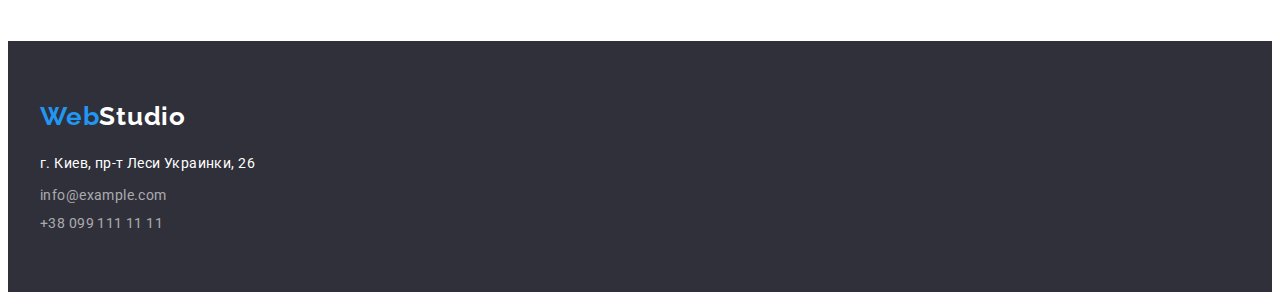
==== commit a6ec5b3c: "Update" ====
--- a/portfolio.html
+++ b/portfolio.html
@@ -22,8 +22,8 @@
   </head>
   <body>
     <!-- ################# HEADER ############## -->
-    <header class="header container">
-      <nav class="head">
+    <header class="header">
+      <nav class="head container">
         <a class="link link-logo" href="./index.html" lang="en"
           ><span class="accent">Web</span>Studio</a
         >
@@ -44,7 +44,7 @@
     </header>
     <main>
       <!-- ################# PORTFOLIO ############## -->
-      <section class="portfolio">
+      <section class="section">
         <div class="container">
           <h1 class="hidden">Скрытый заголовок</h1>
           <ul class="list list-btn">
--- a/css/styles.css
+++ b/css/styles.css
@@ -28,6 +28,8 @@
   --btn-text-color: #ffffff;
   --team-background-color: #f5f4fa;
   --portfolio-btn-back-color: #f5f4fa;
+  --border-color: #ececec;
+  --portfolio-border-color: #eeeeee;
   --contacts-link-color: rgba(255, 255, 255, 0.6);
 }
 body {
@@ -40,6 +42,7 @@
   font-size: 14px;
   line-height: 1.14;
   letter-spacing: 0.02em;
+  border-bottom: 1px solid var(--border-color);
 }
 .head {
   display: flex;
@@ -135,7 +138,7 @@
   padding-bottom: 200px;
 }
 /*########## ABOUT US ############*/
-.about .container {
+.section {
   padding-top: 94px;
   padding-bottom: 94px;
 }
@@ -170,9 +173,6 @@
   margin-bottom: 0;
 }
 /*########## OUR WORK ############*/
-.works .container {
-  padding-bottom: 94px;
-}
 .title {
   font-weight: 700;
   font-size: 36px;
@@ -212,10 +212,6 @@
 }
 .our-team {
   background-color: var(--team-background-color);
-}
-.our-team .container {
-  padding-top: 94px;
-  padding-bottom: 94px;
 }
 .title-team {
   margin-bottom: 50px;
@@ -353,6 +349,9 @@
 }
 .portfolio-card {
   background-color: var(--btn-text-color);
+  border: 1px solid var(--portfolio-border-color);
+  box-sizing: border-box;
+
   width: 370px;
   height: 404px;
 }
@@ -362,7 +361,3 @@
 .portfolio-card:not(:nth-last-child(-n + 3)) {
   margin-bottom: 30px;
 }
-.portfolio .container {
-  padding-top: 94px;
-  padding-bottom: 94px;
-}
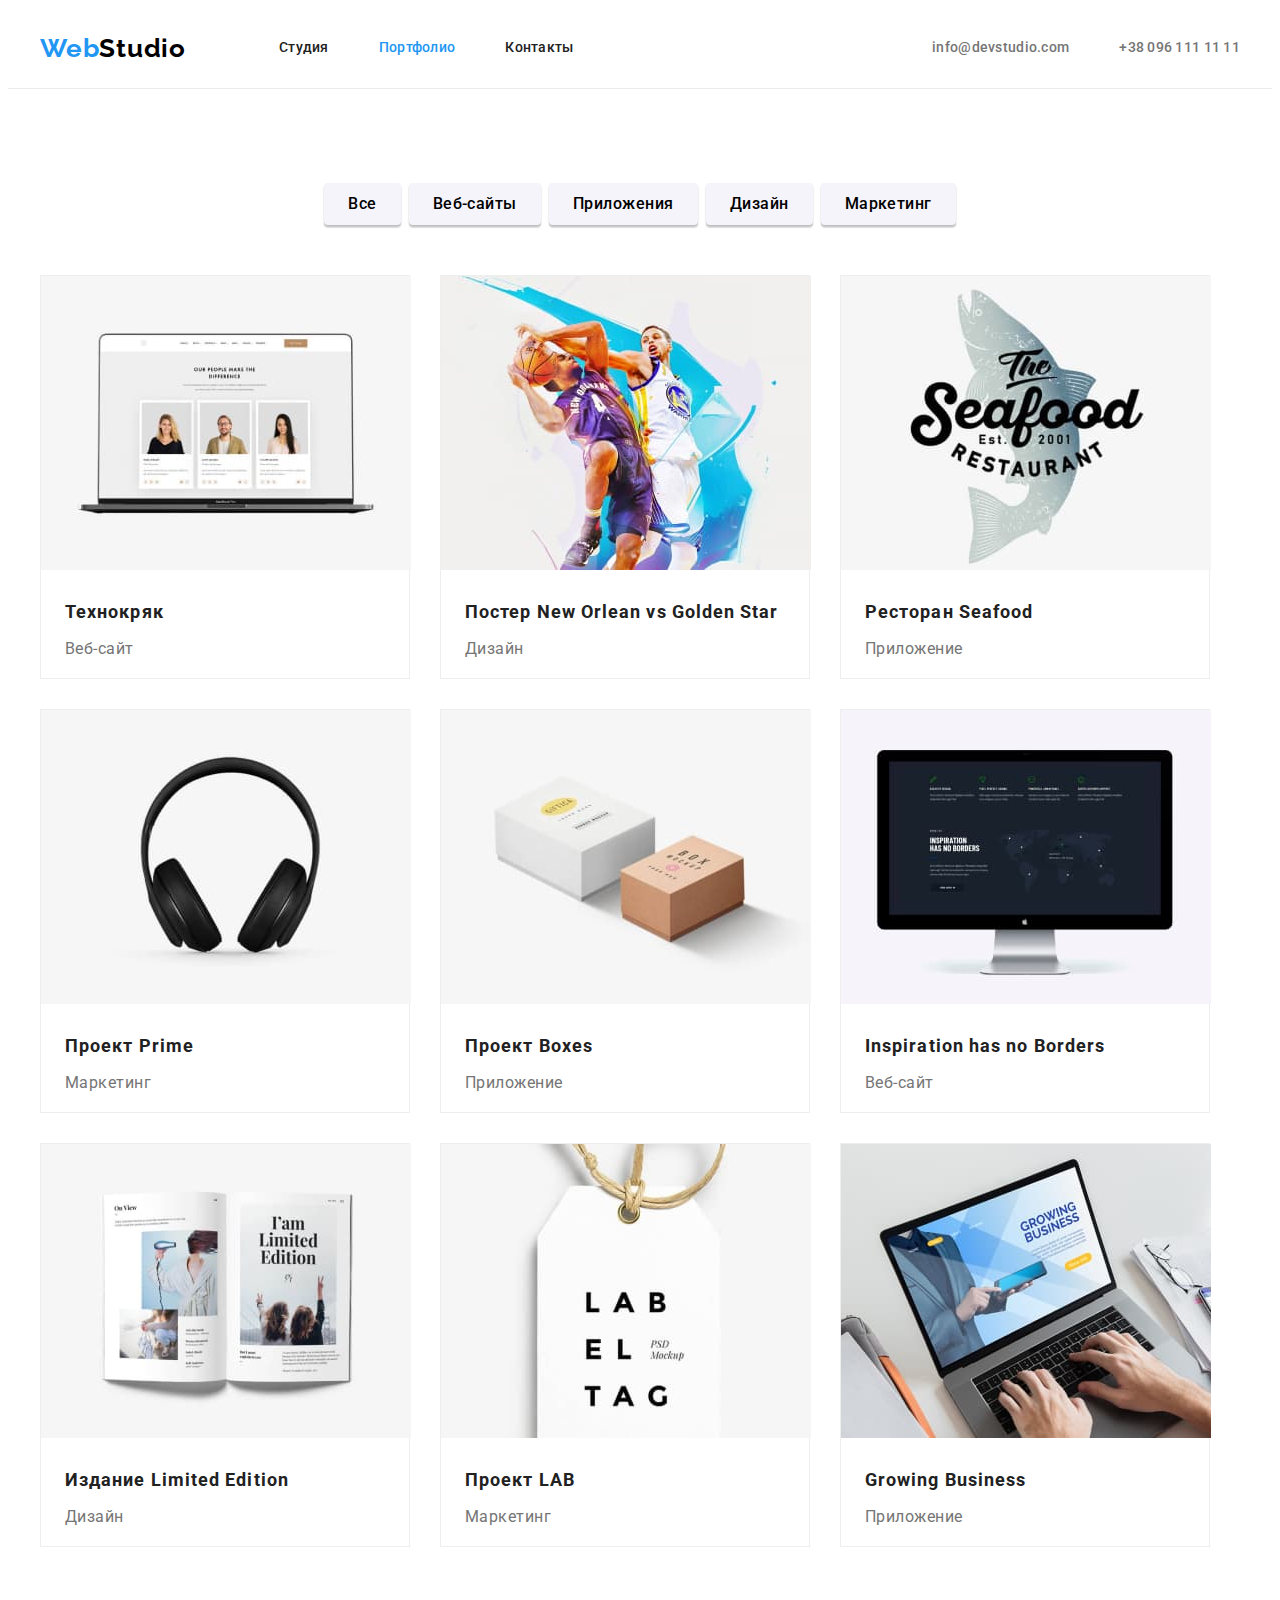
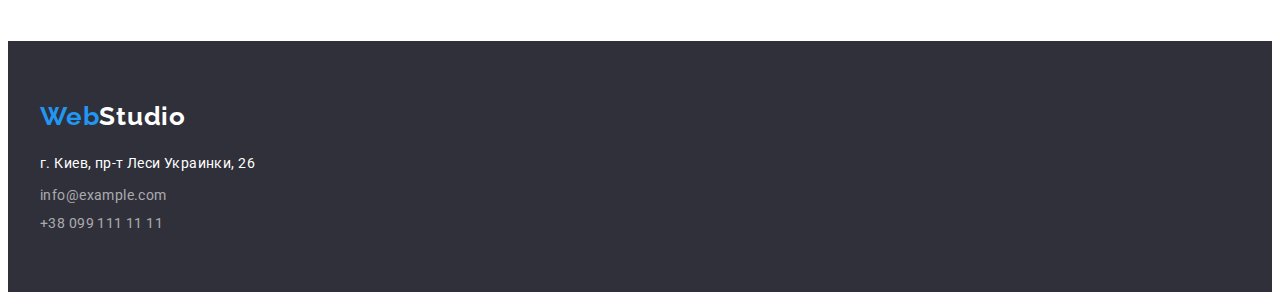
==== commit bf8366ce: "fixed some mistakes" ====
--- a/portfolio.html
+++ b/portfolio.html
@@ -23,16 +23,18 @@
   <body>
     <!-- ################# HEADER ############## -->
     <header class="header">
-      <nav class="head container">
-        <a class="link link-logo" href="./index.html" lang="en"
-          ><span class="accent">Web</span>Studio</a
-        >
-        <ul class="list header-list">
-          <li class="item"><a class="link menu-link" href="./index.html">Студия</a></li>
-          <li class="item"><a class="link menu-link portfolio" href="">Портфолио</a></li>
-          <li class="item"><a class="link menu-link" href="">Контакты</a></li>
-        </ul>
-        <ul class="list header-list">
+      <div class="header-line container">
+        <nav class="head">
+          <a class="link link-logo" href="./index.html" lang="en"
+            ><span class="accent">Web</span>Studio</a
+          >
+          <ul class="list header-list">
+            <li class="item"><a class="link menu-link" href="./index.html">Студия</a></li>
+            <li class="item"><a class="link menu-link portfolio" href="">Портфолио</a></li>
+            <li class="item"><a class="link menu-link" href="">Контакты</a></li>
+          </ul>
+        </nav>
+        <ul class="list header-list header-info">
           <li class="item">
             <a class="link contact-link" href="mailto:info@devstudio.com">info@devstudio.com</a>
           </li>
@@ -40,7 +42,7 @@
             <a class="link contact-link" href="tel:+380961111111">+38 096 111 11 11</a>
           </li>
         </ul>
-      </nav>
+      </div>
     </header>
     <main>
       <!-- ################# PORTFOLIO ############## -->
--- a/css/styles.css
+++ b/css/styles.css
@@ -62,8 +62,11 @@
   padding-top: 32px;
   padding-bottom: 32px;
 }
-.head .header-list:last-child {
-  margin-left: 331px;
+.header-info {
+  margin-left: auto;
+}
+.header-line {
+  display: flex;
 }
 .link-logo {
   font-family: 'Raleway', sans-serif;
@@ -173,6 +176,9 @@
   margin-bottom: 0;
 }
 /*########## OUR WORK ############*/
+.section-work {
+  padding-bottom: 94px;
+}
 .title {
   font-weight: 700;
   font-size: 36px;
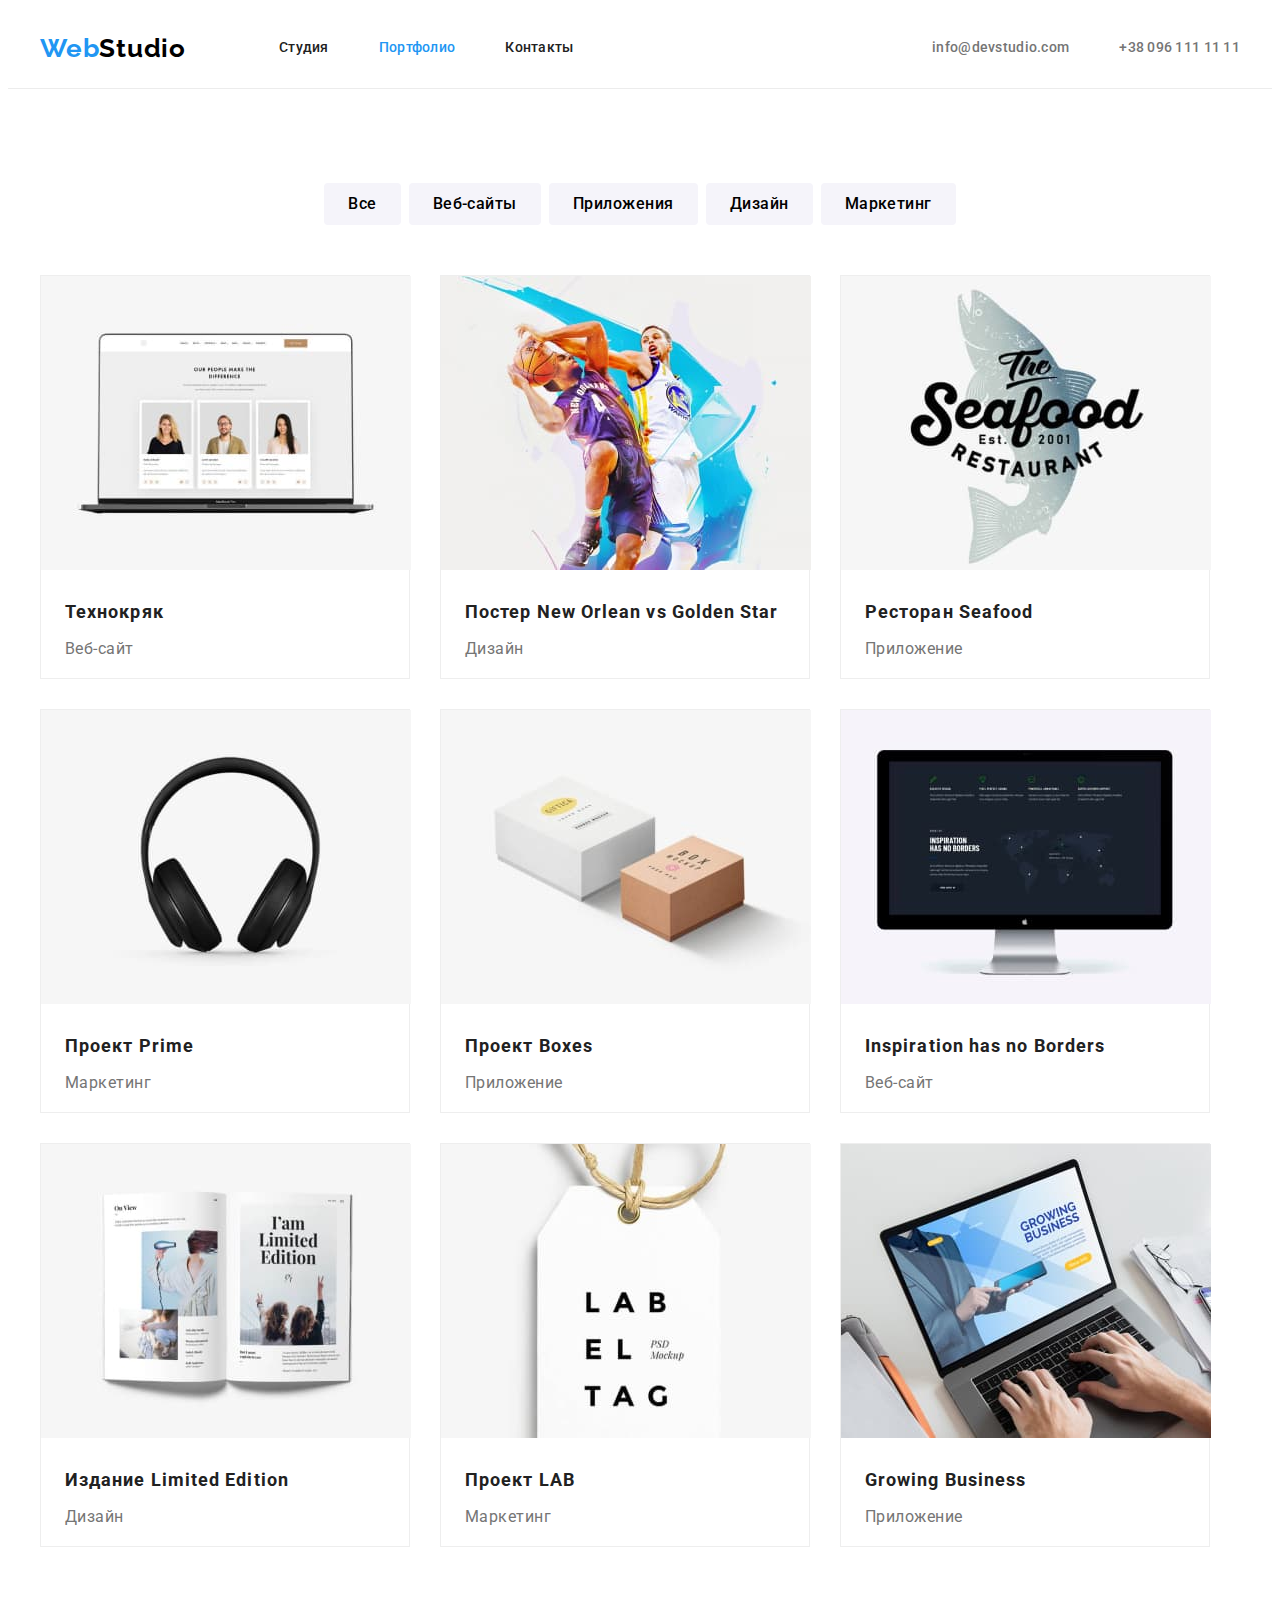
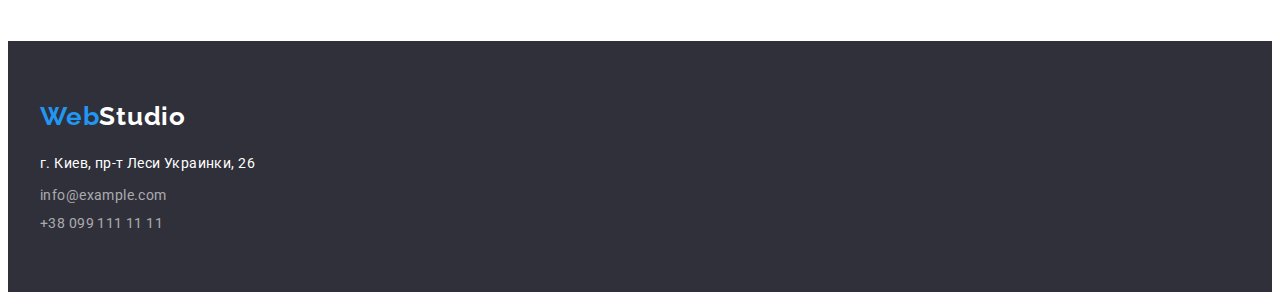
==== commit 1b4db594: "Fix mistakes" ====
--- a/portfolio.html
+++ b/portfolio.html
@@ -30,7 +30,7 @@
           >
           <ul class="list header-list">
             <li class="item"><a class="link menu-link" href="./index.html">Студия</a></li>
-            <li class="item"><a class="link menu-link portfolio" href="">Портфолио</a></li>
+            <li class="item"><a class="link menu-link active" href="">Портфолио</a></li>
             <li class="item"><a class="link menu-link" href="">Контакты</a></li>
           </ul>
         </nav>
@@ -65,8 +65,10 @@
                 width="370"
                 height="294"
               />
-              <h2 class="portfolio-title">Технокряк</h2>
-              <p class="portfolio-item">Веб-сайт</p>
+              <div class="portfolio-card-info">
+                <h2 class="portfolio-title">Технокряк</h2>
+                <p class="portfolio-item">Веб-сайт</p>
+              </div>
             </li>
             <li class="portfolio-card">
               <img
@@ -76,8 +78,10 @@
                 width="370"
                 height="294"
               />
-              <h2 class="portfolio-title" lang="en">Постер New Orlean vs Golden Star</h2>
-              <p class="portfolio-item">Дизайн</p>
+              <div class="portfolio-card-info">
+                <h2 class="portfolio-title" lang="en">Постер New Orlean vs Golden Star</h2>
+                <p class="portfolio-item">Дизайн</p>
+              </div>
             </li>
             <li class="portfolio-card">
               <img
@@ -87,8 +91,10 @@
                 width="370"
                 height="294"
               />
-              <h2 class="portfolio-title" lang="en">Ресторан Seafood</h2>
-              <p class="portfolio-item">Приложение</p>
+              <div class="portfolio-card-info">
+                <h2 class="portfolio-title" lang="en">Ресторан Seafood</h2>
+                <p class="portfolio-item">Приложение</p>
+              </div>
             </li>
             <li class="portfolio-card">
               <img
@@ -98,8 +104,10 @@
                 width="370"
                 height="294"
               />
-              <h2 class="portfolio-title" lang="en">Проект Prime</h2>
-              <p class="portfolio-item">Маркетинг</p>
+              <div class="portfolio-card-info">
+                <h2 class="portfolio-title" lang="en">Проект Prime</h2>
+                <p class="portfolio-item">Маркетинг</p>
+              </div>
             </li>
             <li class="portfolio-card">
               <img
@@ -109,8 +117,10 @@
                 width="370"
                 height="294"
               />
-              <h2 class="portfolio-title" lang="en">Проект Boxes</h2>
-              <p class="portfolio-item">Приложение</p>
+              <div class="portfolio-card-info">
+                <h2 class="portfolio-title" lang="en">Проект Boxes</h2>
+                <p class="portfolio-item">Приложение</p>
+              </div>
             </li>
             <li class="portfolio-card">
               <img
@@ -120,8 +130,10 @@
                 width="370"
                 height="294"
               />
-              <h2 class="portfolio-title" lang="en">Inspiration has no Borders</h2>
-              <p class="portfolio-item">Веб-сайт</p>
+              <div class="portfolio-card-info">
+                <h2 class="portfolio-title" lang="en">Inspiration has no Borders</h2>
+                <p class="portfolio-item">Веб-сайт</p>
+              </div>
             </li>
             <li class="portfolio-card">
               <img
@@ -131,8 +143,10 @@
                 width="370"
                 height="294"
               />
-              <h2 class="portfolio-title" lang="en">Издание Limited Edition</h2>
-              <p class="portfolio-item">Дизайн</p>
+              <div class="portfolio-card-info">
+                <h2 class="portfolio-title" lang="en">Издание Limited Edition</h2>
+                <p class="portfolio-item">Дизайн</p>
+              </div>
             </li>
             <li class="portfolio-card">
               <img
@@ -142,8 +156,10 @@
                 width="370"
                 height="294"
               />
-              <h2 class="portfolio-title" lang="en">Проект LAB</h2>
-              <p class="portfolio-item">Маркетинг</p>
+              <div class="portfolio-card-info">
+                <h2 class="portfolio-title" lang="en">Проект LAB</h2>
+                <p class="portfolio-item">Маркетинг</p>
+              </div>
             </li>
             <li class="portfolio-card">
               <img
@@ -153,8 +169,10 @@
                 width="370"
                 height="294"
               />
-              <h2 class="portfolio-title" lang="en">Growing Business</h2>
-              <p class="portfolio-item">Приложение</p>
+              <div class="portfolio-card-info">
+                <h2 class="portfolio-title" lang="en">Growing Business</h2>
+                <p class="portfolio-item">Приложение</p>
+              </div>
             </li>
           </ul>
         </div>
@@ -167,8 +185,8 @@
           ><span class="accent">Web</span>Studio</a
         >
         <address class="address">
-          <ul class="list">
-            <li class="margin">
+          <ul class="list list-address">
+            <li class="item">
               <a
                 class="link address-link"
                 href="https://goo.gl/maps/CviUbPJFQTQComtV8"
@@ -176,10 +194,12 @@
                 >г. Киев, пр-т Леси Украинки, 26</a
               >
             </li>
-            <li class="margin">
+            <li class="item">
               <a class="link contacts-link" href="mailto:info@example.com">info@example.com</a>
             </li>
-            <li><a class="link contacts-link" href="tel:+380991111111">+38 099 111 11 11</a></li>
+            <li class="item">
+              <a class="link contacts-link" href="tel:+380991111111">+38 099 111 11 11</a>
+            </li>
           </ul>
         </address>
       </div>
--- a/css/styles.css
+++ b/css/styles.css
@@ -7,6 +7,7 @@
 }
 .link {
   text-decoration: none;
+  display: inline-block;
 }
 .address {
   font-style: normal;
@@ -95,10 +96,7 @@
 .contact-link:focus {
   color: var(--accent-color);
 }
-.studio {
-  color: var(--accent-color);
-}
-.portfolio {
+.active {
   color: var(--accent-color);
 }
 
@@ -107,6 +105,8 @@
 .hero {
   background-color: var(--hero-background-color);
   text-align: center;
+  padding-top: 200px;
+  padding-bottom: 200px;
 }
 .hero-title {
   font-weight: 900;
@@ -136,10 +136,6 @@
   display: inline-block;
   padding: 10px 32px;
 }
-.container-hero {
-  padding-top: 200px;
-  padding-bottom: 200px;
-}
 /*########## ABOUT US ############*/
 .section {
   padding-top: 94px;
@@ -152,6 +148,9 @@
   margin-top: 0;
   margin-bottom: 0;
 }
+.about-us .item {
+  width: 270px;
+}
 .about-us .item + .item {
   margin-left: 30px;
 }
@@ -208,8 +207,6 @@
 .card {
   width: 270px;
   height: 368px;
-  left: 215px;
-  top: 1635px;
 
   background: var(--btn-text-color);
   box-shadow: 0px 1px 3px rgba(0, 0, 0, 0.12), 0px 1px 1px rgba(0, 0, 0, 0.14),
@@ -222,8 +219,8 @@
 .title-team {
   margin-bottom: 50px;
 }
-.team-img {
-  margin-bottom: 30px;
+.team-info {
+  padding: 30px 0px;
 }
 .team-name {
   font-weight: 500;
@@ -233,7 +230,7 @@
   letter-spacing: 0.03em;
 
   margin-top: 0;
-  margin-bottom: 10;
+  margin-bottom: 10px;
 }
 .team-prof {
   font-size: 16px;
@@ -243,13 +240,11 @@
   color: var(--secondary-color);
 
   margin-top: 0;
-  margin-bottom: 30;
+  margin-bottom: 0;
 }
 /*########## FOOTER ############*/
 .footer {
   background-color: var(--hero-background-color);
-}
-.footer .container {
   padding-top: 60px;
   padding-bottom: 60px;
 }
@@ -260,28 +255,28 @@
   line-height: 1.19;
   letter-spacing: 0.03em;
   color: var(--btn-text-color);
+
+  margin-bottom: 20px;
+}
+.list-address .item + .item {
+  margin-top: 9px;
 }
 .address-link {
   font-size: 14px;
   line-height: 1.71;
   letter-spacing: 0.03em;
   color: var(--btn-text-color);
-}
-.address {
-  margin-top: 20px;
 }
 .address .list {
   padding-left: 0;
 }
-.margin {
-  margin-bottom: 9px;
-}
 .contacts-link {
   font-size: 14px;
   line-height: 1.71px;
   letter-spacing: 0.03em;
   color: var(--contacts-link-color);
 }
+
 .address-link:hover,
 .address-link:focus {
   color: var(--accent-color);
@@ -298,6 +293,7 @@
 .list-btn {
   display: flex;
   justify-content: center;
+  margin-bottom: 50px;
 }
 .list-btn .item + .item {
   margin-left: 8px;
@@ -312,25 +308,24 @@
   background-color: var(--portfolio-btn-back-color);
   cursor: pointer;
 
-  box-shadow: 0px 3px 1px rgba(0, 0, 0, 0.1), 0px 1px 2px rgba(0, 0, 0, 0.08),
-    0px 2px 2px rgba(0, 0, 0, 0.12);
   border-radius: 4px;
   border-color: transparent;
   padding: 6px 22px;
-  margin-bottom: 50px;
 }
 
 .portfolio-btn:hover,
 .portfolio-btn:focus {
   color: var(--btn-text-color);
   background-color: var(--accent-color);
+  box-shadow: 0px 3px 1px rgba(0, 0, 0, 0.1), 0px 1px 2px rgba(0, 0, 0, 0.08),
+    0px 2px 2px rgba(0, 0, 0, 0.12);
 }
 .card-list {
   display: flex;
   flex-wrap: wrap;
 }
-.portfolio-icon {
-  margin-bottom: 20px;
+.portfolio-card-info {
+  padding: 20px 0px;
 }
 .portfolio-title {
   font-weight: 700;
@@ -350,7 +345,7 @@
   color: var(--secondary-color);
 
   margin-top: 0;
-  margin-bottom: 20px;
+  margin-bottom: 0;
   margin-left: 24px;
 }
 .portfolio-card {
